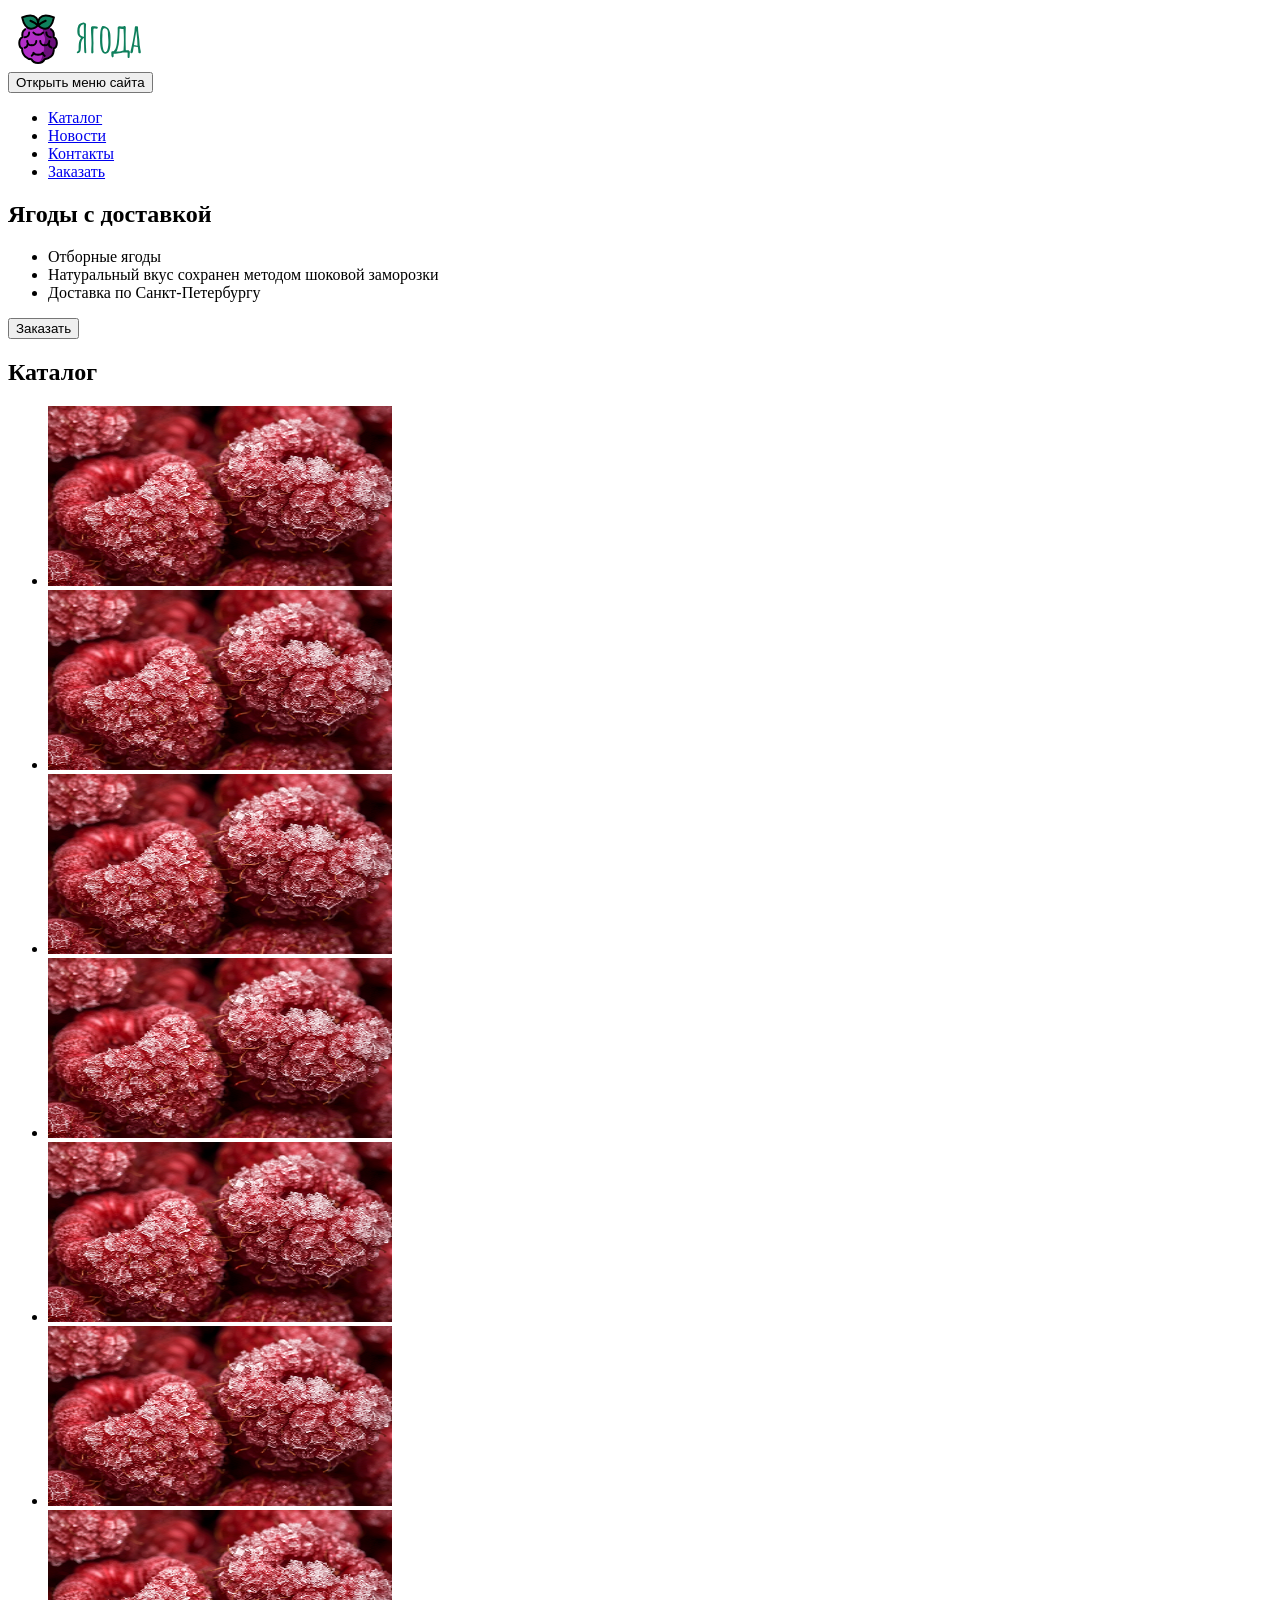
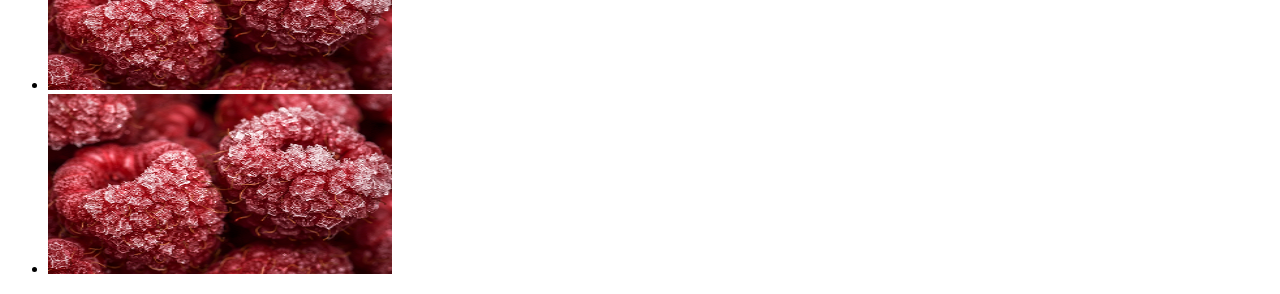
==== index.html @ 66def9a7 "Deploying to gh-pages from @ steve140298/berry-project@9d71b6a7371e09c3b85f8c4ecdb88b4815a15ecd 🚀" ====
<!DOCTYPE html><html class="page" lang="ru"><head><meta charset="UTF-8"><title>Berry</title><meta name="viewport" content="width=device-width,initial-scale=1"><link rel="preload" href="#" type="font/woff2" as="font"><link rel="stylesheet" href="styles/styles.css"><script src="scripts/index.js" defer="defer"></script></head><body class="page__body"><header class="header"><div class="container"><a class="header__logo logo"><picture><source srcset="./images/logo-huge.svg" media="(min-width: 768px)" width="135" height="60"><img class="logo__image" src="./images/logo-small.svg" alt="Изображение ягоды еживики" width="52" height="52"></picture></a><nav class="header__navigation header__navigation--closed"><button class="header__burger-menu" type="button"><span class="visually-hidden">Открыть меню сайта</span></button><ul class="header__navigation-list"><li class="header__navigation-item"><a href="#" class="header-_navigation-link">Каталог</a></li><li class="header__navigation-item"><a href="#" class="header-_navigation-link">Новости</a></li><li class="header__navigation-item"><a href="#" class="header-_navigation-link">Контакты</a></li><li class="header__navigation-item"><a href="#" class="header-_navigation-link">Заказать</a></li></ul></nav></div></header><main><section class="hero section container"><h1 class="hero__title">Ягоды с доставкой</h1><ul class="hero__list"><li class="hero__item">Отборные ягоды</li><li class="hero__item">Натуральный вкус сохранен методом шоковой заморозки</li><li class="hero__item">Доставка по Санкт-Петербургу</li></ul><button class="hero__button button">Заказать</button></section><section class="catalog section container"><h2 class="catalog__title">Каталог</h2><ul class="catalog__list"><li class="catalog__item"><atricle class="catalog__card card"><img class="catalog__card-image" src="" srcset="./images/raspberry-1x.png, ./images/raspberry-2x.png, ./images/raspberry-3x.png 1x," alt="Изображение ягоды малины" width="344" height="180"></atricle></li><li class="catalog__item"><atricle class="catalog__card card"><img class="catalog__card-image" src="" srcset="./images/raspberry-1x.png, ./images/raspberry-2x.png, ./images/raspberry-3x.png 1x," alt="Изображение ягоды малины" width="344" height="180"></atricle></li><li class="catalog__item"><atricle class="catalog__card card"><img class="catalog__card-image" src="" srcset="./images/raspberry-1x.png, ./images/raspberry-2x.png, ./images/raspberry-3x.png 1x," alt="Изображение ягоды малины" width="344" height="180"></atricle></li><li class="catalog__item"><atricle class="catalog__card card"><img class="catalog__card-image" src="" srcset="./images/raspberry-1x.png, ./images/raspberry-2x.png, ./images/raspberry-3x.png 1x," alt="Изображение ягоды малины" width="344" height="180"></atricle></li><li class="catalog__item"><atricle class="catalog__card card"><img class="catalog__card-image" src="" srcset="./images/raspberry-1x.png, ./images/raspberry-2x.png, ./images/raspberry-3x.png 1x," alt="Изображение ягоды малины" width="344" height="180"></atricle></li><li class="catalog__item"><atricle class="catalog__card card"><img class="catalog__card-image" src="" srcset="./images/raspberry-1x.png, ./images/raspberry-2x.png, ./images/raspberry-3x.png 1x," alt="Изображение ягоды малины" width="344" height="180"></atricle></li><li class="catalog__item"><atricle class="catalog__card card"><img class="catalog__card-image" src="" srcset="./images/raspberry-1x.png, ./images/raspberry-2x.png, ./images/raspberry-3x.png 1x," alt="Изображение ягоды малины" width="344" height="180"></atricle></li><li class="catalog__item"><atricle class="catalog__card card"><img class="catalog__card-image" src="" srcset="./images/raspberry-1x.png, ./images/raspberry-2x.png, ./images/raspberry-3x.png 1x," alt="Изображение ягоды малины" width="344" height="180"></atricle></li></ul></section></main></body></html>
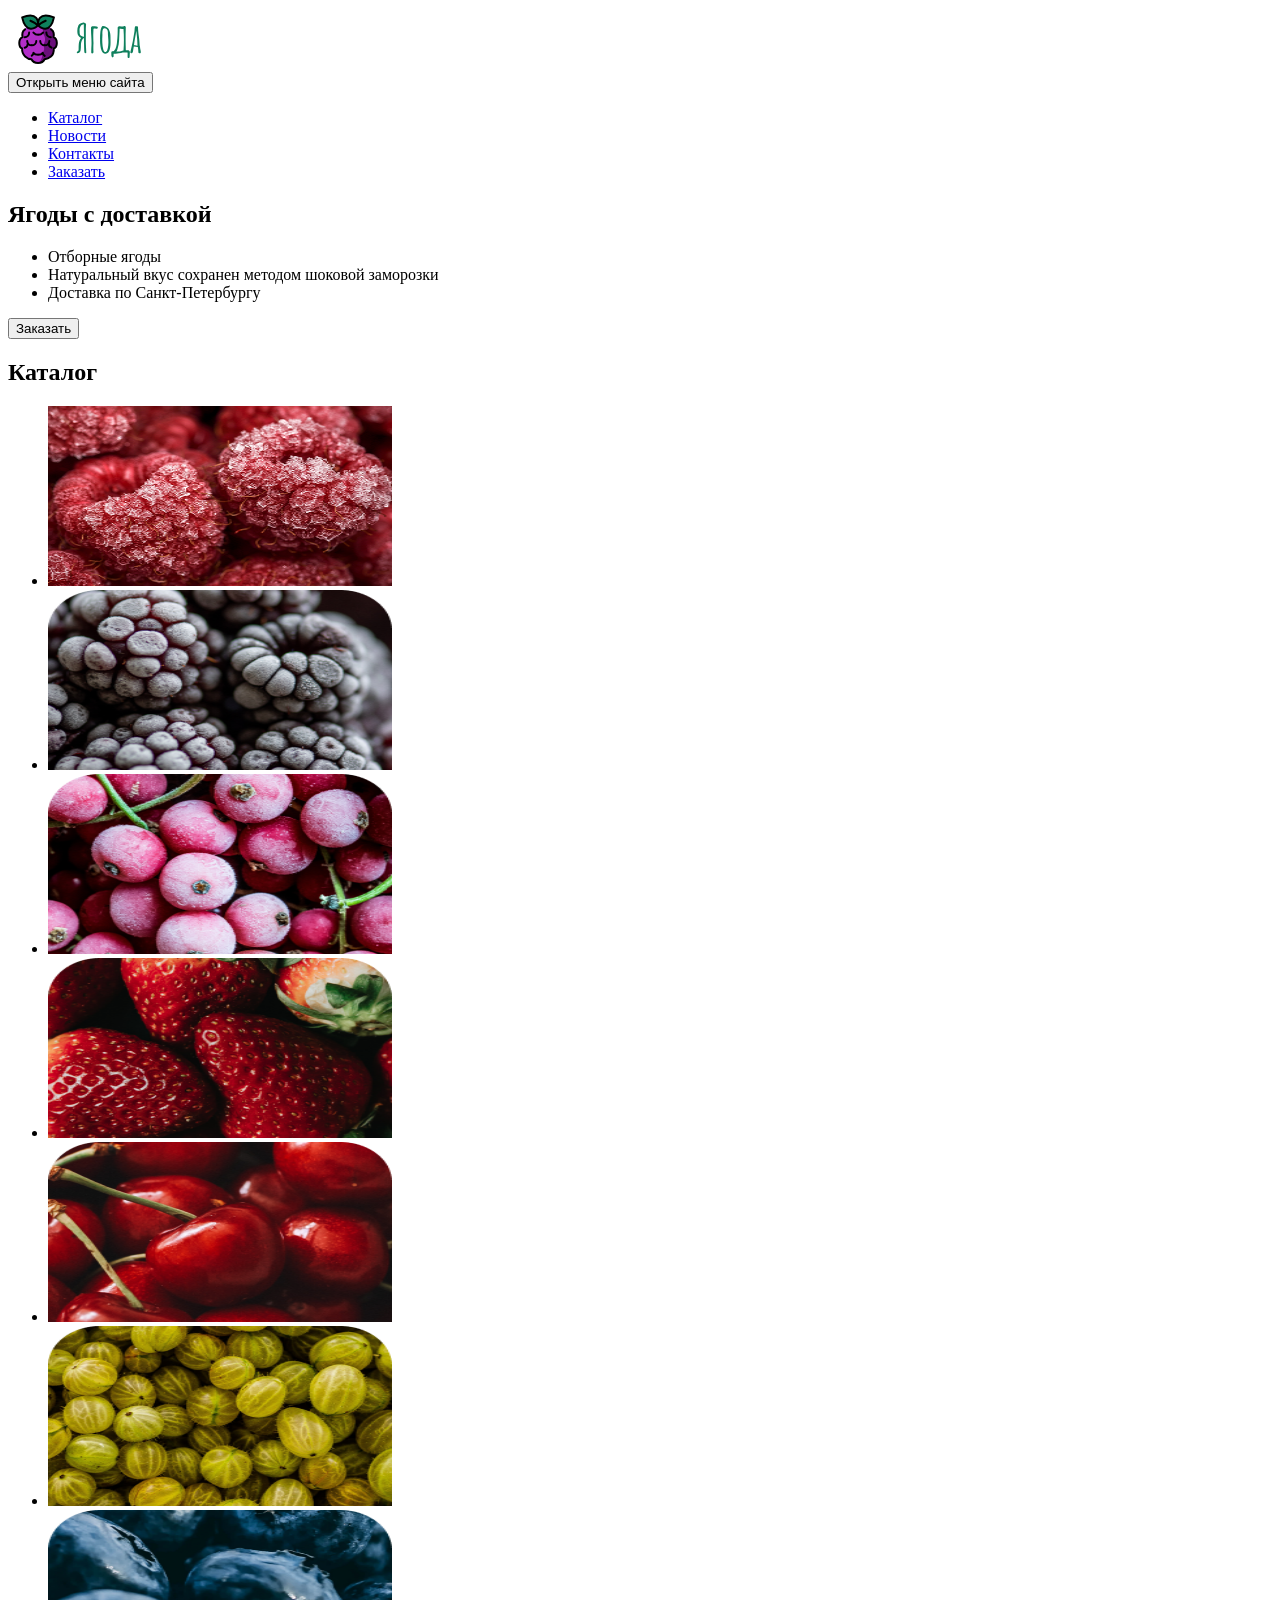
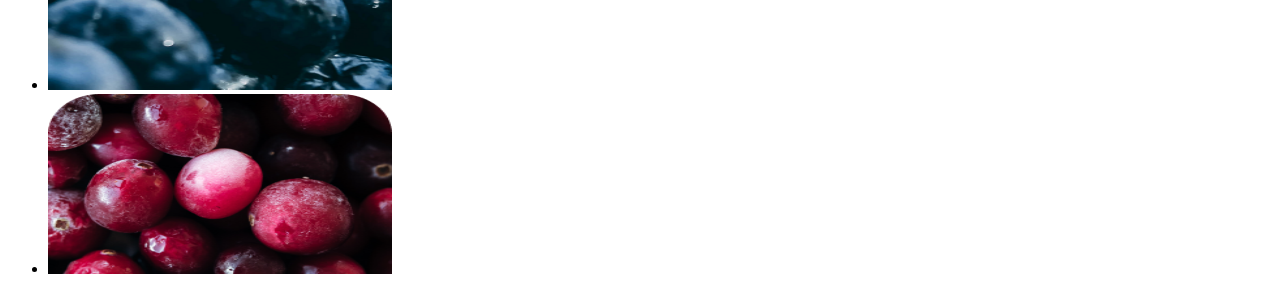
==== commit 8d1b4a32: "Deploying to gh-pages from @ steve140298/berry-project@f95de8afa9313e6a5e363b174adaef105642824b 🚀" ====
--- a/index.html
+++ b/index.html
@@ -1 +1 @@
-<!DOCTYPE html><html class="page" lang="ru"><head><meta charset="UTF-8"><title>Berry</title><meta name="viewport" content="width=device-width,initial-scale=1"><link rel="preload" href="#" type="font/woff2" as="font"><link rel="stylesheet" href="styles/styles.css"><script src="scripts/index.js" defer="defer"></script></head><body class="page__body"><header class="header"><div class="container"><a class="header__logo logo"><picture><source srcset="./images/logo-huge.svg" media="(min-width: 768px)" width="135" height="60"><img class="logo__image" src="./images/logo-small.svg" alt="Изображение ягоды еживики" width="52" height="52"></picture></a><nav class="header__navigation header__navigation--closed"><button class="header__burger-menu" type="button"><span class="visually-hidden">Открыть меню сайта</span></button><ul class="header__navigation-list"><li class="header__navigation-item"><a href="#" class="header-_navigation-link">Каталог</a></li><li class="header__navigation-item"><a href="#" class="header-_navigation-link">Новости</a></li><li class="header__navigation-item"><a href="#" class="header-_navigation-link">Контакты</a></li><li class="header__navigation-item"><a href="#" class="header-_navigation-link">Заказать</a></li></ul></nav></div></header><main><section class="hero section container"><h1 class="hero__title">Ягоды с доставкой</h1><ul class="hero__list"><li class="hero__item">Отборные ягоды</li><li class="hero__item">Натуральный вкус сохранен методом шоковой заморозки</li><li class="hero__item">Доставка по Санкт-Петербургу</li></ul><button class="hero__button button">Заказать</button></section><section class="catalog section container"><h2 class="catalog__title">Каталог</h2><ul class="catalog__list"><li class="catalog__item"><atricle class="catalog__card card"><img class="catalog__card-image" src="" srcset="./images/raspberry-1x.png, ./images/raspberry-2x.png, ./images/raspberry-3x.png 1x," alt="Изображение ягоды малины" width="344" height="180"></atricle></li><li class="catalog__item"><atricle class="catalog__card card"><img class="catalog__card-image" src="" srcset="./images/raspberry-1x.png, ./images/raspberry-2x.png, ./images/raspberry-3x.png 1x," alt="Изображение ягоды малины" width="344" height="180"></atricle></li><li class="catalog__item"><atricle class="catalog__card card"><img class="catalog__card-image" src="" srcset="./images/raspberry-1x.png, ./images/raspberry-2x.png, ./images/raspberry-3x.png 1x," alt="Изображение ягоды малины" width="344" height="180"></atricle></li><li class="catalog__item"><atricle class="catalog__card card"><img class="catalog__card-image" src="" srcset="./images/raspberry-1x.png, ./images/raspberry-2x.png, ./images/raspberry-3x.png 1x," alt="Изображение ягоды малины" width="344" height="180"></atricle></li><li class="catalog__item"><atricle class="catalog__card card"><img class="catalog__card-image" src="" srcset="./images/raspberry-1x.png, ./images/raspberry-2x.png, ./images/raspberry-3x.png 1x," alt="Изображение ягоды малины" width="344" height="180"></atricle></li><li class="catalog__item"><atricle class="catalog__card card"><img class="catalog__card-image" src="" srcset="./images/raspberry-1x.png, ./images/raspberry-2x.png, ./images/raspberry-3x.png 1x," alt="Изображение ягоды малины" width="344" height="180"></atricle></li><li class="catalog__item"><atricle class="catalog__card card"><img class="catalog__card-image" src="" srcset="./images/raspberry-1x.png, ./images/raspberry-2x.png, ./images/raspberry-3x.png 1x," alt="Изображение ягоды малины" width="344" height="180"></atricle></li><li class="catalog__item"><atricle class="catalog__card card"><img class="catalog__card-image" src="" srcset="./images/raspberry-1x.png, ./images/raspberry-2x.png, ./images/raspberry-3x.png 1x," alt="Изображение ягоды малины" width="344" height="180"></atricle></li></ul></section></main></body></html>+<!DOCTYPE html><html class="page" lang="ru"><head><meta charset="UTF-8"><title>Berry</title><meta name="viewport" content="width=device-width,initial-scale=1"><link rel="preload" href="#" type="font/woff2" as="font"><link rel="stylesheet" href="styles/styles.css"><script src="scripts/index.js" defer="defer"></script></head><body class="page__body"><header class="header"><div class="container"><a class="header__logo logo"><picture><source srcset="./images/logo-huge.svg" media="(min-width: 768px)" width="135" height="60"><img class="logo__image" src="./images/logo-small.svg" alt="Изображение ягоды еживики" width="52" height="52"></picture></a><nav class="header__navigation header__navigation--closed"><button class="header__burger-menu" type="button"><span class="visually-hidden">Открыть меню сайта</span></button><ul class="header__navigation-list"><li class="header__navigation-item"><a href="#" class="header-_navigation-link">Каталог</a></li><li class="header__navigation-item"><a href="#" class="header-_navigation-link">Новости</a></li><li class="header__navigation-item"><a href="#" class="header-_navigation-link">Контакты</a></li><li class="header__navigation-item"><a href="#" class="header-_navigation-link">Заказать</a></li></ul></nav></div></header><main><section class="hero section container"><h1 class="hero__title">Ягоды с доставкой</h1><ul class="hero__list"><li class="hero__item">Отборные ягоды</li><li class="hero__item">Натуральный вкус сохранен методом шоковой заморозки</li><li class="hero__item">Доставка по Санкт-Петербургу</li></ul><button class="hero__button button">Заказать</button></section><section class="catalog section container"><h2 class="catalog__title">Каталог</h2><ul class="catalog__list"><li class="catalog__item"><atricle class="catalog__card card"><img class="catalog__card-image" srcset="./images/raspberry-1x.png, ./images/raspberry-2x.png, ./images/raspberry-3x.png 1x," alt="Изображение ягоды малины" width="344" height="180"></atricle></li><li class="catalog__item"><atricle class="catalog__card card"><img class="catalog__card-image" src="./images/blackberry-1x.png" alt="Изображение ягоды малины" width="344" height="180"></atricle></li><li class="catalog__item"><atricle class="catalog__card card"><img class="catalog__card-image" src="./images/lingonberry-1x.png" alt="Изображение ягоды малины" width="344" height="180"></atricle></li><li class="catalog__item"><atricle class="catalog__card card"><img class="catalog__card-image" src="./images/strawberry-1x.png" alt="Изображение ягоды малины" width="344" height="180"></atricle></li><li class="catalog__item"><atricle class="catalog__card card"><img class="catalog__card-image" src="./images/cherry-1x.png" alt="Изображение ягоды малины" width="344" height="180"></atricle></li><li class="catalog__item"><atricle class="catalog__card card"><img class="catalog__card-image" src="./images/gooseberry-1x.png" alt="Изображение ягоды малины" width="344" height="180"></atricle></li><li class="catalog__item"><atricle class="catalog__card card"><img class="catalog__card-image" src="./images/blueberry-1x.png" alt="Изображение ягоды малины" width="344" height="180"></atricle></li><li class="catalog__item"><atricle class="catalog__card card"><img class="catalog__card-image" src="./images/cranberry-1x.png" alt="Изображение ягоды малины" width="344" height="180"></atricle></li></ul></section></main></body></html>
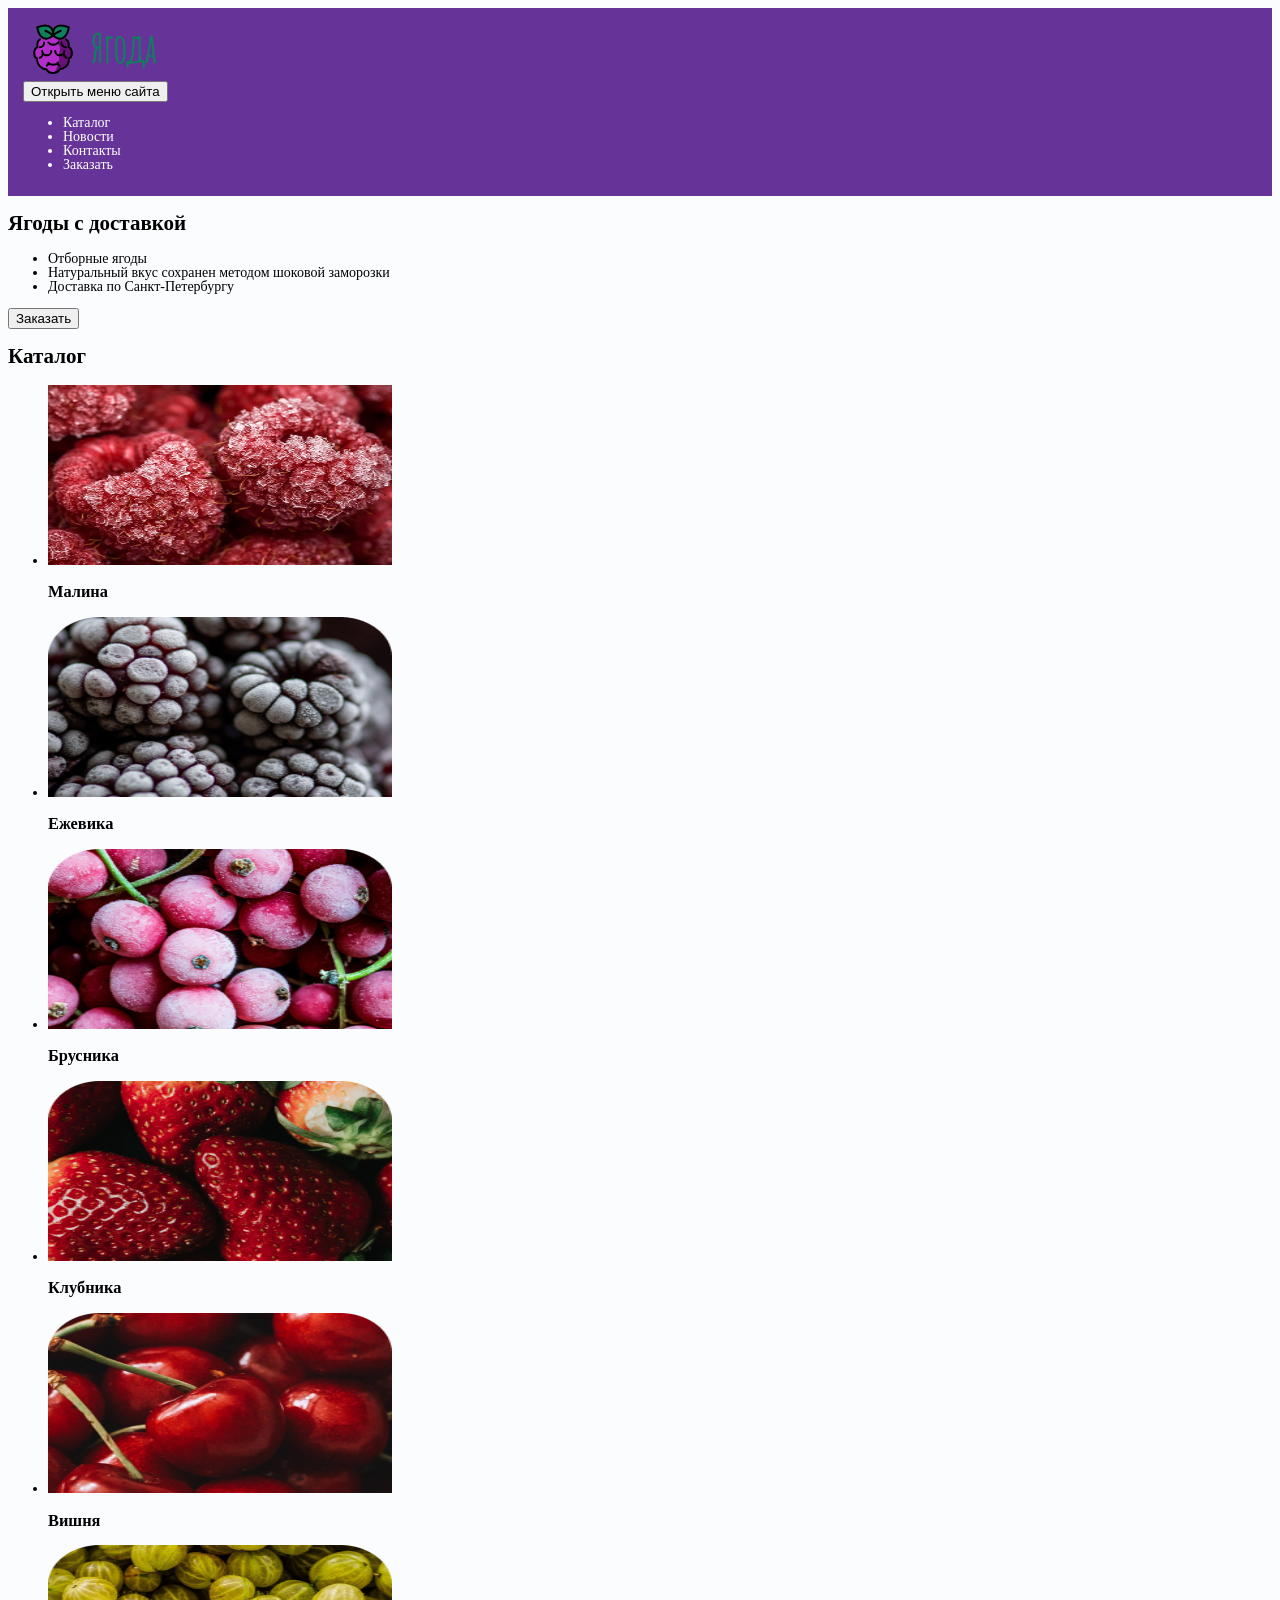
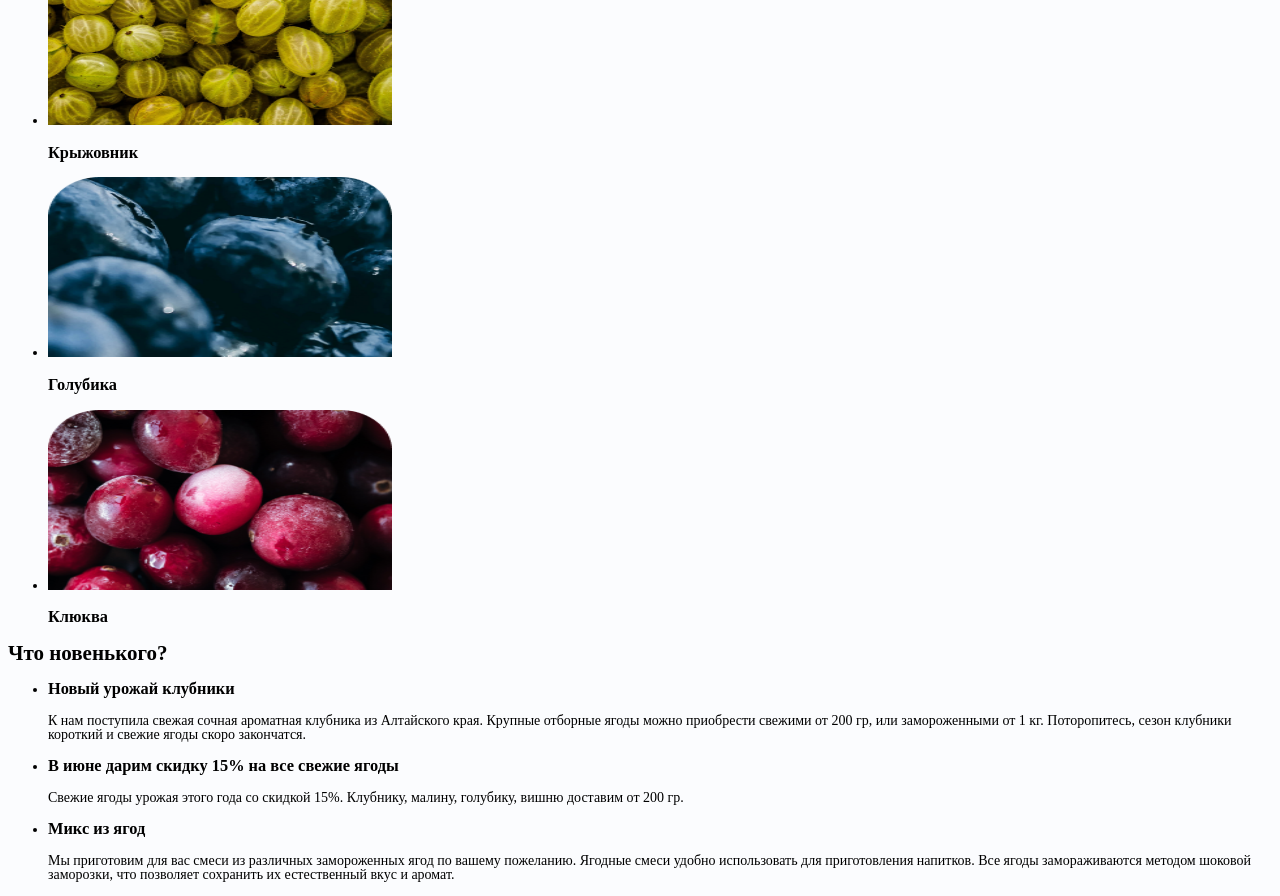
==== commit e3a44d38: "Deploying to gh-pages from @ steve140298/berry-project@0bcedf38bd6079591dcac46f4e648cb851e4ea15 🚀" ====
--- a/index.html
+++ b/index.html
@@ -1 +1 @@
-<!DOCTYPE html><html class="page" lang="ru"><head><meta charset="UTF-8"><title>Berry</title><meta name="viewport" content="width=device-width,initial-scale=1"><link rel="preload" href="#" type="font/woff2" as="font"><link rel="stylesheet" href="styles/styles.css"><script src="scripts/index.js" defer="defer"></script></head><body class="page__body"><header class="header"><div class="container"><a class="header__logo logo"><picture><source srcset="./images/logo-huge.svg" media="(min-width: 768px)" width="135" height="60"><img class="logo__image" src="./images/logo-small.svg" alt="Изображение ягоды еживики" width="52" height="52"></picture></a><nav class="header__navigation header__navigation--closed"><button class="header__burger-menu" type="button"><span class="visually-hidden">Открыть меню сайта</span></button><ul class="header__navigation-list"><li class="header__navigation-item"><a href="#" class="header-_navigation-link">Каталог</a></li><li class="header__navigation-item"><a href="#" class="header-_navigation-link">Новости</a></li><li class="header__navigation-item"><a href="#" class="header-_navigation-link">Контакты</a></li><li class="header__navigation-item"><a href="#" class="header-_navigation-link">Заказать</a></li></ul></nav></div></header><main><section class="hero section container"><h1 class="hero__title">Ягоды с доставкой</h1><ul class="hero__list"><li class="hero__item">Отборные ягоды</li><li class="hero__item">Натуральный вкус сохранен методом шоковой заморозки</li><li class="hero__item">Доставка по Санкт-Петербургу</li></ul><button class="hero__button button">Заказать</button></section><section class="catalog section container"><h2 class="catalog__title">Каталог</h2><ul class="catalog__list"><li class="catalog__item"><atricle class="catalog__card card"><img class="catalog__card-image" srcset="./images/raspberry-1x.png, ./images/raspberry-2x.png, ./images/raspberry-3x.png 1x," alt="Изображение ягоды малины" width="344" height="180"></atricle></li><li class="catalog__item"><atricle class="catalog__card card"><img class="catalog__card-image" src="./images/blackberry-1x.png" alt="Изображение ягоды малины" width="344" height="180"></atricle></li><li class="catalog__item"><atricle class="catalog__card card"><img class="catalog__card-image" src="./images/lingonberry-1x.png" alt="Изображение ягоды малины" width="344" height="180"></atricle></li><li class="catalog__item"><atricle class="catalog__card card"><img class="catalog__card-image" src="./images/strawberry-1x.png" alt="Изображение ягоды малины" width="344" height="180"></atricle></li><li class="catalog__item"><atricle class="catalog__card card"><img class="catalog__card-image" src="./images/cherry-1x.png" alt="Изображение ягоды малины" width="344" height="180"></atricle></li><li class="catalog__item"><atricle class="catalog__card card"><img class="catalog__card-image" src="./images/gooseberry-1x.png" alt="Изображение ягоды малины" width="344" height="180"></atricle></li><li class="catalog__item"><atricle class="catalog__card card"><img class="catalog__card-image" src="./images/blueberry-1x.png" alt="Изображение ягоды малины" width="344" height="180"></atricle></li><li class="catalog__item"><atricle class="catalog__card card"><img class="catalog__card-image" src="./images/cranberry-1x.png" alt="Изображение ягоды малины" width="344" height="180"></atricle></li></ul></section></main></body></html>+<!DOCTYPE html><html class="page" lang="ru"><head><meta charset="UTF-8"><title>Berry</title><meta name="viewport" content="width=device-width,initial-scale=1"><link rel="preload" href="#" type="font/woff2" as="font"><link rel="stylesheet" href="styles/styles.css"><script src="scripts/index.js" defer="defer"></script></head><body class="page__body"><header class="header"><div class="container"><a class="header__logo logo"><picture><source srcset="./images/logo-huge.svg" media="(min-width: 768px)" width="135" height="60"><img class="logo__image" src="./images/logo-small.svg" alt="Изображение ягоды еживики" width="52" height="52"></picture></a><nav class="header__navigation header__navigation--closed"><button class="header__burger-menu" type="button"><span class="visually-hidden">Открыть меню сайта</span></button><ul class="header__navigation-list"><li class="header__navigation-item"><a href="#" class="header-_navigation-link">Каталог</a></li><li class="header__navigation-item"><a href="#" class="header-_navigation-link">Новости</a></li><li class="header__navigation-item"><a href="#" class="header-_navigation-link">Контакты</a></li><li class="header__navigation-item"><a href="#" class="header-_navigation-link">Заказать</a></li></ul></nav></div></header><main><section class="hero section container"><h1 class="hero__title">Ягоды с доставкой</h1><ul class="hero__list"><li class="hero__item">Отборные ягоды</li><li class="hero__item">Натуральный вкус сохранен методом шоковой заморозки</li><li class="hero__item">Доставка по Санкт-Петербургу</li></ul><button class="hero__button button">Заказать</button></section><section class="catalog section container"><h2 class="catalog__title">Каталог</h2><ul class="catalog__list"><li class="catalog__item"><atricle class="catalog__card card"><img class="catalog__card-image" srcset="./images/raspberry-1x.png, ./images/raspberry-2x.png, ./images/raspberry-3x.png 1x," alt="Изображение ягоды малины" width="344" height="180"><h3 class="catalog__card-title">Малина</h3></atricle></li><li class="catalog__item"><atricle class="catalog__card card"><img class="catalog__card-image" src="./images/blackberry-1x.png" alt="Изображение ягоды малины" width="344" height="180"><h3 class="catalog__card-title">Ежевика</h3></atricle></li><li class="catalog__item"><atricle class="catalog__card card"><img class="catalog__card-image" src="./images/lingonberry-1x.png" alt="Изображение ягоды малины" width="344" height="180"><h3 class="catalog__card-title">Брусника</h3></atricle></li><li class="catalog__item"><atricle class="catalog__card card"><img class="catalog__card-image" src="./images/strawberry-1x.png" alt="Изображение ягоды малины" width="344" height="180"><h3 class="catalog__card-title">Клубника</h3></atricle></li><li class="catalog__item"><atricle class="catalog__card card"><img class="catalog__card-image" src="./images/cherry-1x.png" alt="Изображение ягоды малины" width="344" height="180"><h3 class="catalog__card-title">Вишня</h3></atricle></li><li class="catalog__item"><atricle class="catalog__card card"><img class="catalog__card-image" src="./images/gooseberry-1x.png" alt="Изображение ягоды малины" width="344" height="180"><h3 class="catalog__card-title">Крыжовник</h3></atricle></li><li class="catalog__item"><atricle class="catalog__card card"><img class="catalog__card-image" src="./images/blueberry-1x.png" alt="Изображение ягоды малины" width="344" height="180"><h3 class="catalog__card-title">Голубика</h3></atricle></li><li class="catalog__item"><atricle class="catalog__card card"><img class="catalog__card-image" src="./images/cranberry-1x.png" alt="Изображение ягоды малины" width="344" height="180"><h3 class="catalog__card-title">Клюква</h3></atricle></li></ul></section><section class="news section"><h2 class="news__title">Что новенького?</h2><ul class="news__list"><li class="news__item"><article class="news__card card"><h3 class="news__card-title">Новый урожай клубники</h3><p class="news__card-text">К нам поступила свежая сочная ароматная клубника из Алтайского края. Крупные отборные ягоды можно приобрести свежими от 200 гр, или замороженными от 1 кг. Поторопитесь, сезон клубники короткий и свежие ягоды скоро закончатся.</p></article></li><li class="news__item"><article class="news__card card"><h3 class="news__card-title">В июне дарим скидку 15% на все свежие ягоды</h3><p class="news__card-text">Свежие ягоды урожая этого года со скидкой 15%. Клубнику, малину, голубику, вишню доставим от 200 гр.</p></article></li><li class="news__item"><article class="news__card card"><h3 class="news__card-title">Микс из ягод</h3><p class="news__card-text">Мы приготовим для вас смеси из различных замороженных ягод по вашему пожеланию. Ягодные смеси удобно использовать для приготовления напитков. Все ягоды замораживаются методом шоковой заморозки, что позволяет сохранить их естественный вкус и аромат.</p></article></li></ul></section></main></body></html>
--- a/styles/styles.css
+++ b/styles/styles.css
@@ -0,0 +1 @@
+:root{--main-font:"Raleway",sans-serif;--accent-font:"Comfortaa",sans-serif;--light-color:#fbfcfe;--sky-color:#f1f6fc;--leaf-color:#8e9892b3;--dark-color:#000;--accent-dark-color:#6a107a;--accent-light-color:#0f805d;--transition-duration:.2s;--container-width:1128px;--container-padding-x:28px;--section-margin-bottom:60px}body{box-sizing:border-box;background-color:var(--light-color);color:var(--dark-color);font-family:--main-font;font-size:14px;line-height:1}a,button,input,textarea,svg *{transition-duration:var(--transition-duration)}a{color:inherit;text-decoration:none}@font-face{font-family:Raleway;src:url(../fonts/Raleway-Regular.woff2)format("woff2");font-weight:400;font-style:normal;font-display:swap}@font-face{font-family:Comfortaa;src:url(../fonts/Comfortaa-Regular.woff2)format("woff2");font-weight:400;font-style:normal;font-display:swap}.header{color:#fff;background-color:#639;padding:10px 15px}
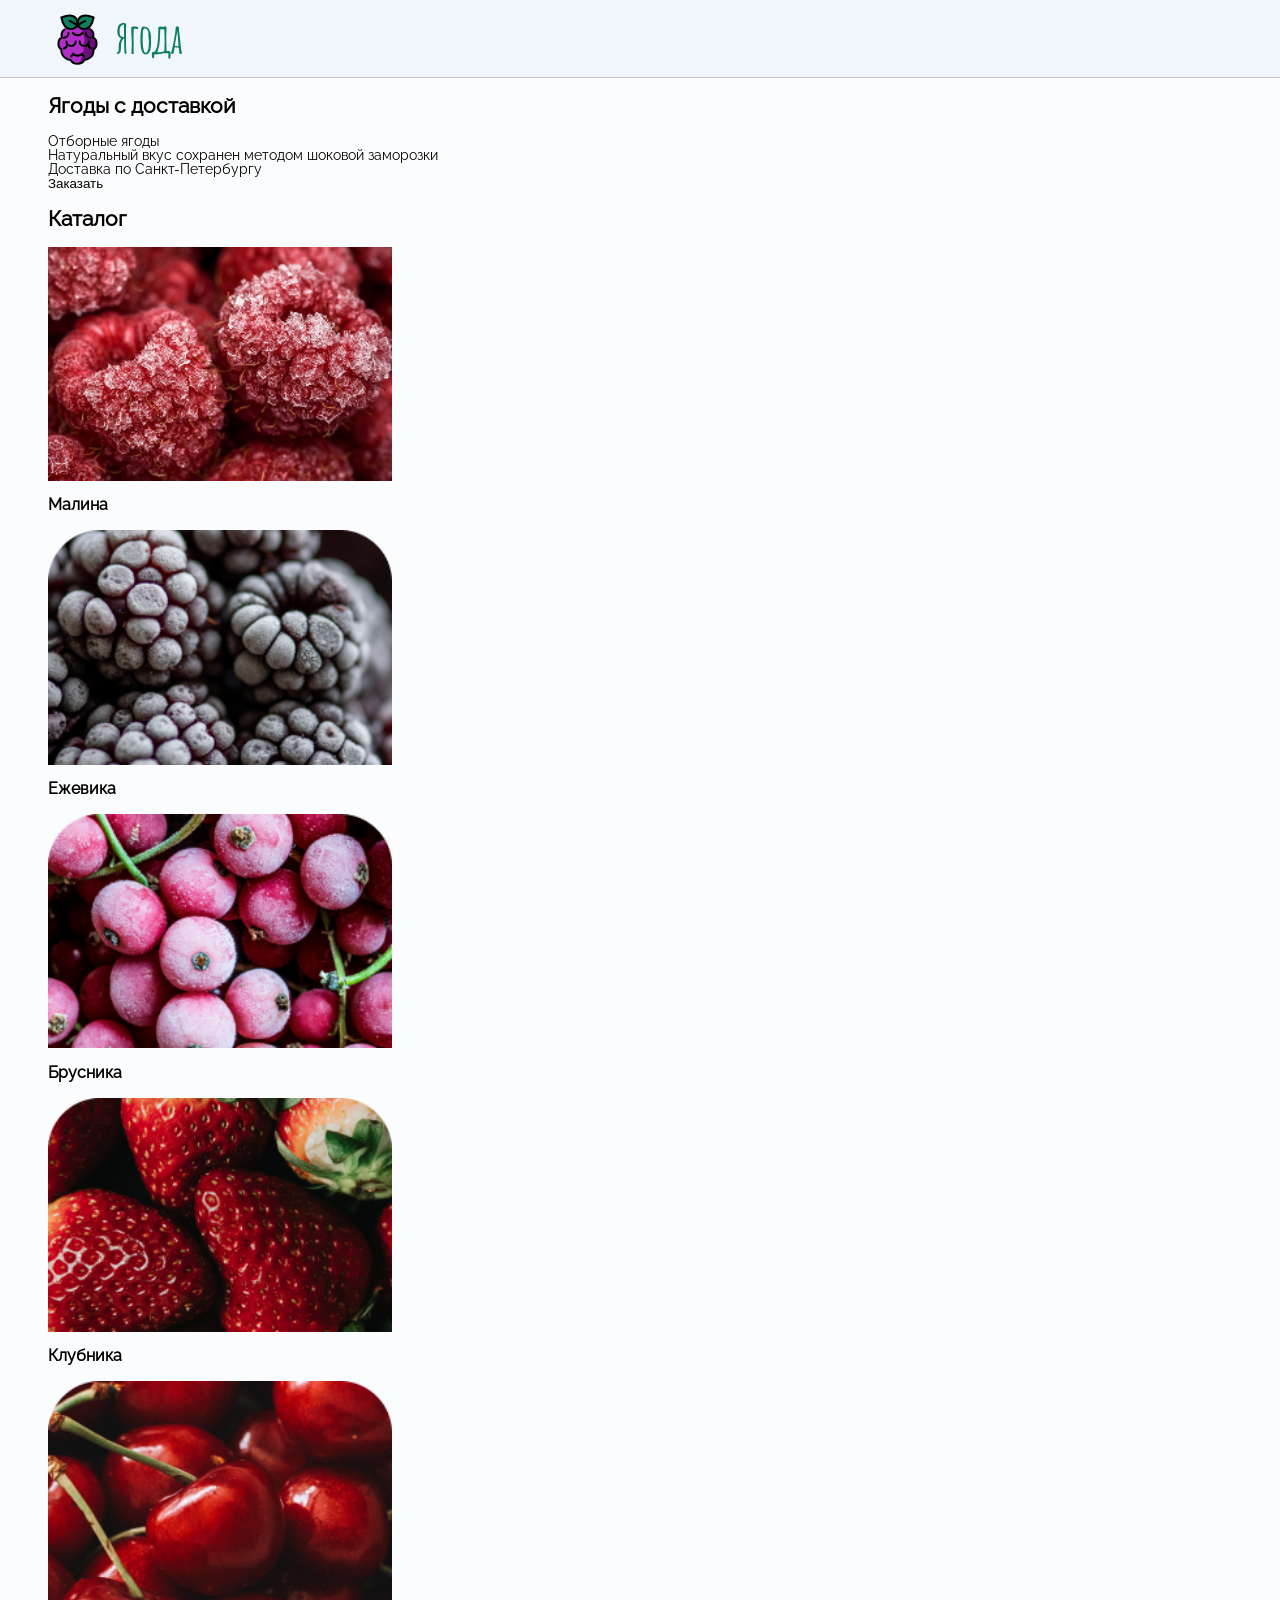
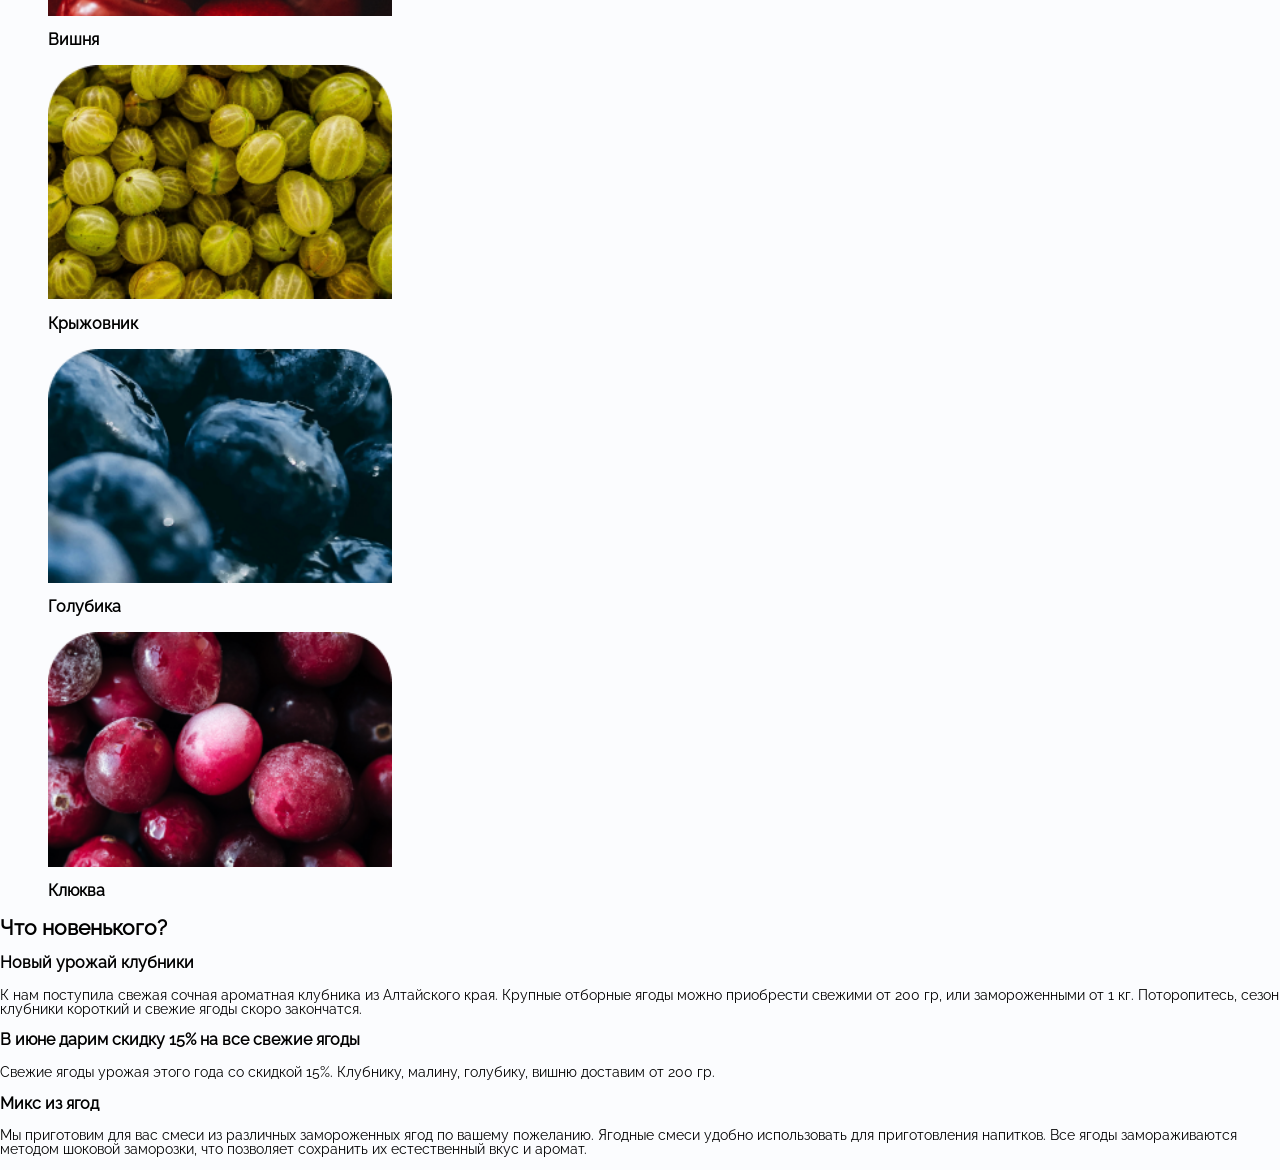
==== commit 561e0b3a: "Deploying to gh-pages from @ steve140298/berry-project@3d2028fd123cada761fbadccf4b7eea8d6e0b67c 🚀" ====
--- a/index.html
+++ b/index.html
@@ -1 +1 @@
-<!DOCTYPE html><html class="page" lang="ru"><head><meta charset="UTF-8"><title>Berry</title><meta name="viewport" content="width=device-width,initial-scale=1"><link rel="preload" href="#" type="font/woff2" as="font"><link rel="stylesheet" href="styles/styles.css"><script src="scripts/index.js" defer="defer"></script></head><body class="page__body"><header class="header"><div class="container"><a class="header__logo logo"><picture><source srcset="./images/logo-huge.svg" media="(min-width: 768px)" width="135" height="60"><img class="logo__image" src="./images/logo-small.svg" alt="Изображение ягоды еживики" width="52" height="52"></picture></a><nav class="header__navigation header__navigation--closed"><button class="header__burger-menu" type="button"><span class="visually-hidden">Открыть меню сайта</span></button><ul class="header__navigation-list"><li class="header__navigation-item"><a href="#" class="header-_navigation-link">Каталог</a></li><li class="header__navigation-item"><a href="#" class="header-_navigation-link">Новости</a></li><li class="header__navigation-item"><a href="#" class="header-_navigation-link">Контакты</a></li><li class="header__navigation-item"><a href="#" class="header-_navigation-link">Заказать</a></li></ul></nav></div></header><main><section class="hero section container"><h1 class="hero__title">Ягоды с доставкой</h1><ul class="hero__list"><li class="hero__item">Отборные ягоды</li><li class="hero__item">Натуральный вкус сохранен методом шоковой заморозки</li><li class="hero__item">Доставка по Санкт-Петербургу</li></ul><button class="hero__button button">Заказать</button></section><section class="catalog section container"><h2 class="catalog__title">Каталог</h2><ul class="catalog__list"><li class="catalog__item"><atricle class="catalog__card card"><img class="catalog__card-image" srcset="./images/raspberry-1x.png, ./images/raspberry-2x.png, ./images/raspberry-3x.png 1x," alt="Изображение ягоды малины" width="344" height="180"><h3 class="catalog__card-title">Малина</h3></atricle></li><li class="catalog__item"><atricle class="catalog__card card"><img class="catalog__card-image" src="./images/blackberry-1x.png" alt="Изображение ягоды малины" width="344" height="180"><h3 class="catalog__card-title">Ежевика</h3></atricle></li><li class="catalog__item"><atricle class="catalog__card card"><img class="catalog__card-image" src="./images/lingonberry-1x.png" alt="Изображение ягоды малины" width="344" height="180"><h3 class="catalog__card-title">Брусника</h3></atricle></li><li class="catalog__item"><atricle class="catalog__card card"><img class="catalog__card-image" src="./images/strawberry-1x.png" alt="Изображение ягоды малины" width="344" height="180"><h3 class="catalog__card-title">Клубника</h3></atricle></li><li class="catalog__item"><atricle class="catalog__card card"><img class="catalog__card-image" src="./images/cherry-1x.png" alt="Изображение ягоды малины" width="344" height="180"><h3 class="catalog__card-title">Вишня</h3></atricle></li><li class="catalog__item"><atricle class="catalog__card card"><img class="catalog__card-image" src="./images/gooseberry-1x.png" alt="Изображение ягоды малины" width="344" height="180"><h3 class="catalog__card-title">Крыжовник</h3></atricle></li><li class="catalog__item"><atricle class="catalog__card card"><img class="catalog__card-image" src="./images/blueberry-1x.png" alt="Изображение ягоды малины" width="344" height="180"><h3 class="catalog__card-title">Голубика</h3></atricle></li><li class="catalog__item"><atricle class="catalog__card card"><img class="catalog__card-image" src="./images/cranberry-1x.png" alt="Изображение ягоды малины" width="344" height="180"><h3 class="catalog__card-title">Клюква</h3></atricle></li></ul></section><section class="news section"><h2 class="news__title">Что новенького?</h2><ul class="news__list"><li class="news__item"><article class="news__card card"><h3 class="news__card-title">Новый урожай клубники</h3><p class="news__card-text">К нам поступила свежая сочная ароматная клубника из Алтайского края. Крупные отборные ягоды можно приобрести свежими от 200 гр, или замороженными от 1 кг. Поторопитесь, сезон клубники короткий и свежие ягоды скоро закончатся.</p></article></li><li class="news__item"><article class="news__card card"><h3 class="news__card-title">В июне дарим скидку 15% на все свежие ягоды</h3><p class="news__card-text">Свежие ягоды урожая этого года со скидкой 15%. Клубнику, малину, голубику, вишню доставим от 200 гр.</p></article></li><li class="news__item"><article class="news__card card"><h3 class="news__card-title">Микс из ягод</h3><p class="news__card-text">Мы приготовим для вас смеси из различных замороженных ягод по вашему пожеланию. Ягодные смеси удобно использовать для приготовления напитков. Все ягоды замораживаются методом шоковой заморозки, что позволяет сохранить их естественный вкус и аромат.</p></article></li></ul></section></main></body></html>+<!DOCTYPE html><html class="page" lang="ru"><head><meta charset="UTF-8"><title>Berry</title><meta name="viewport" content="width=device-width,initial-scale=1"><link rel="preload" href="#" type="font/woff2" as="font"><link rel="stylesheet" href="styles/styles.css"><script src="scripts/index.js" defer="defer"></script></head><body class="page__body"><header class="header"><div class="header__inner container"><a class="header__logo logo"><picture><source srcset="./images/logo-huge.svg" media="(min-width: 768px)" width="135" height="60"><img class="logo__image" src="./images/logo-small.svg" alt="Изображение ягоды еживики" width="52" height="52"></picture></a><nav class="header__navigation"><ul class="header__navigation-list"><li class="header__navigation-item"><a href="#" class="header-_navigation-link">Каталог</a></li><li class="header__navigation-item"><a href="#" class="header-_navigation-link">Новости</a></li><li class="header__navigation-item"><a href="#" class="header-_navigation-link">Контакты</a></li><li class="header__navigation-item"><a href="#" class="header-_navigation-link">Заказать</a></li></ul></nav><button class="header__burger-button" type="button"><span class="visually-hidden">Открыть меню сайта</span></button></div></header><main><section class="hero section"><div class="hero__inner container"><h1 class="hero__title">Ягоды с доставкой</h1><ul class="hero__list"><li class="hero__item">Отборные ягоды</li><li class="hero__item">Натуральный вкус сохранен методом шоковой заморозки</li><li class="hero__item">Доставка по Санкт-Петербургу</li></ul><button class="hero__button button">Заказать</button></div></section><section class="catalog section container"><h2 class="catalog__title">Каталог</h2><ul class="catalog__list"><li class="catalog__item"><atricle class="catalog__card card"><img class="catalog__card-image" srcset="./images/raspberry-1x.png, ./images/raspberry-2x.png, ./images/raspberry-3x.png 1x," alt="Изображение ягоды малины" width="344" height="180"><h3 class="catalog__card-title">Малина</h3></atricle></li><li class="catalog__item"><atricle class="catalog__card card"><img class="catalog__card-image" src="./images/blackberry-1x.png" alt="Изображение ягоды малины" width="344" height="180"><h3 class="catalog__card-title">Ежевика</h3></atricle></li><li class="catalog__item"><atricle class="catalog__card card"><img class="catalog__card-image" src="./images/lingonberry-1x.png" alt="Изображение ягоды малины" width="344" height="180"><h3 class="catalog__card-title">Брусника</h3></atricle></li><li class="catalog__item"><atricle class="catalog__card card"><img class="catalog__card-image" src="./images/strawberry-1x.png" alt="Изображение ягоды малины" width="344" height="180"><h3 class="catalog__card-title">Клубника</h3></atricle></li><li class="catalog__item"><atricle class="catalog__card card"><img class="catalog__card-image" src="./images/cherry-1x.png" alt="Изображение ягоды малины" width="344" height="180"><h3 class="catalog__card-title">Вишня</h3></atricle></li><li class="catalog__item"><atricle class="catalog__card card"><img class="catalog__card-image" src="./images/gooseberry-1x.png" alt="Изображение ягоды малины" width="344" height="180"><h3 class="catalog__card-title">Крыжовник</h3></atricle></li><li class="catalog__item"><atricle class="catalog__card card"><img class="catalog__card-image" src="./images/blueberry-1x.png" alt="Изображение ягоды малины" width="344" height="180"><h3 class="catalog__card-title">Голубика</h3></atricle></li><li class="catalog__item"><atricle class="catalog__card card"><img class="catalog__card-image" src="./images/cranberry-1x.png" alt="Изображение ягоды малины" width="344" height="180"><h3 class="catalog__card-title">Клюква</h3></atricle></li></ul></section><section class="news section"><h2 class="news__title">Что новенького?</h2><ul class="news__list"><li class="news__item"><article class="news__card card"><h3 class="news__card-title">Новый урожай клубники</h3><p class="news__card-text">К нам поступила свежая сочная ароматная клубника из Алтайского края. Крупные отборные ягоды можно приобрести свежими от 200 гр, или замороженными от 1 кг. Поторопитесь, сезон клубники короткий и свежие ягоды скоро закончатся.</p></article></li><li class="news__item"><article class="news__card card"><h3 class="news__card-title">В июне дарим скидку 15% на все свежие ягоды</h3><p class="news__card-text">Свежие ягоды урожая этого года со скидкой 15%. Клубнику, малину, голубику, вишню доставим от 200 гр.</p></article></li><li class="news__item"><article class="news__card card"><h3 class="news__card-title">Микс из ягод</h3><p class="news__card-text">Мы приготовим для вас смеси из различных замороженных ягод по вашему пожеланию. Ягодные смеси удобно использовать для приготовления напитков. Все ягоды замораживаются методом шоковой заморозки, что позволяет сохранить их естественный вкус и аромат.</p></article></li></ul></section></main><script src="./scripts/index.js"></script></body></html>
--- a/styles/styles.css
+++ b/styles/styles.css
@@ -1 +1 @@
-:root{--main-font:"Raleway",sans-serif;--accent-font:"Comfortaa",sans-serif;--light-color:#fbfcfe;--sky-color:#f1f6fc;--leaf-color:#8e9892b3;--dark-color:#000;--accent-dark-color:#6a107a;--accent-light-color:#0f805d;--transition-duration:.2s;--container-width:1128px;--container-padding-x:28px;--section-margin-bottom:60px}body{box-sizing:border-box;background-color:var(--light-color);color:var(--dark-color);font-family:--main-font;font-size:14px;line-height:1}a,button,input,textarea,svg *{transition-duration:var(--transition-duration)}a{color:inherit;text-decoration:none}@font-face{font-family:Raleway;src:url(../fonts/Raleway-Regular.woff2)format("woff2");font-weight:400;font-style:normal;font-display:swap}@font-face{font-family:Comfortaa;src:url(../fonts/Comfortaa-Regular.woff2)format("woff2");font-weight:400;font-style:normal;font-display:swap}.header{color:#fff;background-color:#639;padding:10px 15px}+@font-face{font-family:Raleway;src:url(../fonts/Raleway-Regular.woff2)format("woff2");font-weight:400;font-style:normal;font-display:swap}@font-face{font-family:Comfortaa;src:url(../fonts/Comfortaa-Regular.woff2)format("woff2");font-weight:400;font-style:normal;font-display:swap}:root{--main-font:"Raleway",sans-serif;--accent-font:"Comfortaa",sans-serif;--light-color:#fbfcfe;--sky-color:#f1f6fc;--leaf-color:#8e9892b3;--dark-color:#000;--accent-dark-color:#6a107a;--accent-light-color:#0f805d;--accent-light-hover-color:#7bdb0a;--transition-duration:.2s;--container-width:1128px;--container-padding-x:28px;--section-margin-bottom:60px}.container{max-width:calc(var(--container-width) + var(--container-padding-x)*2);padding-inline:var(--container-padding-x);margin:0 auto}.visually-hidden{white-space:nowrap!important;clip-path:inset(100%)!important;clip:rect(0 0 0 0)!important;border:0!important;width:1px!important;height:1px!important;margin:-1px!important;padding:0!important;position:absolute!important;overflow:hidden!important}@media (width>=768px){.visible-mobile{display:none!important}}body{box-sizing:border-box;font-family:var(--main-font);background-color:var(--light-color);color:var(--dark-color);margin:0;padding:0;font-size:14px;line-height:1}a,button,input,textarea,svg *{transition-duration:var(--transition-duration)}a{color:inherit;text-decoration:none}button{background-color:#0000;border:none;margin:0;padding:0}img{max-width:100%;height:auto;display:block}ul,ol{margin:0;padding:0;list-style:none}.header{background-color:var(--sky-color);color:var(--dark-color);border-bottom:1px solid #580d6540;padding-block:8px}.header__inner{z-index:2;justify-content:space-between;align-items:center;display:flex;position:relative}.header__navigation{pointer-events:none;z-index:1;background-color:var(--sky-color);opacity:0;padding:32px 40px;height:50vh;padding:32px 40px;font-size:20px;transition:opacity .3s;position:absolute;inset:70px 0 0}@media (width>=768px){.header__navigation{pointer-events:auto;height:auto;padding:0;display:block;position:static;transform:none}}.header__navigation--open{opacity:1;pointer-events:auto;display:block}.header__navigation-list{flex-direction:column;row-gap:32px;display:flex}@media (width>=768px){.header__navigation-list{flex-direction:row;column-gap:16px}}.header__burger-button{cursor:pointer;justify-content:center;align-items:center;width:60px;height:60px;display:flex;position:relative}.header__burger-button:after{content:"";background-color:var(--accent-light-color);width:45px;height:5px;box-shadow:0 -12px var(--accent-light-color),0 12px var(--accent-light-color);border-radius:5px}.header__burger-button:hover:after{transition-duration:var(--transition-duration);background-color:var(--accent-light-hover-color);box-shadow:0 -12px var(--accent-light-hover-color),0 12px var(--accent-light-hover-color)}@media (width>=768px){.header__burger-button{display:none}}
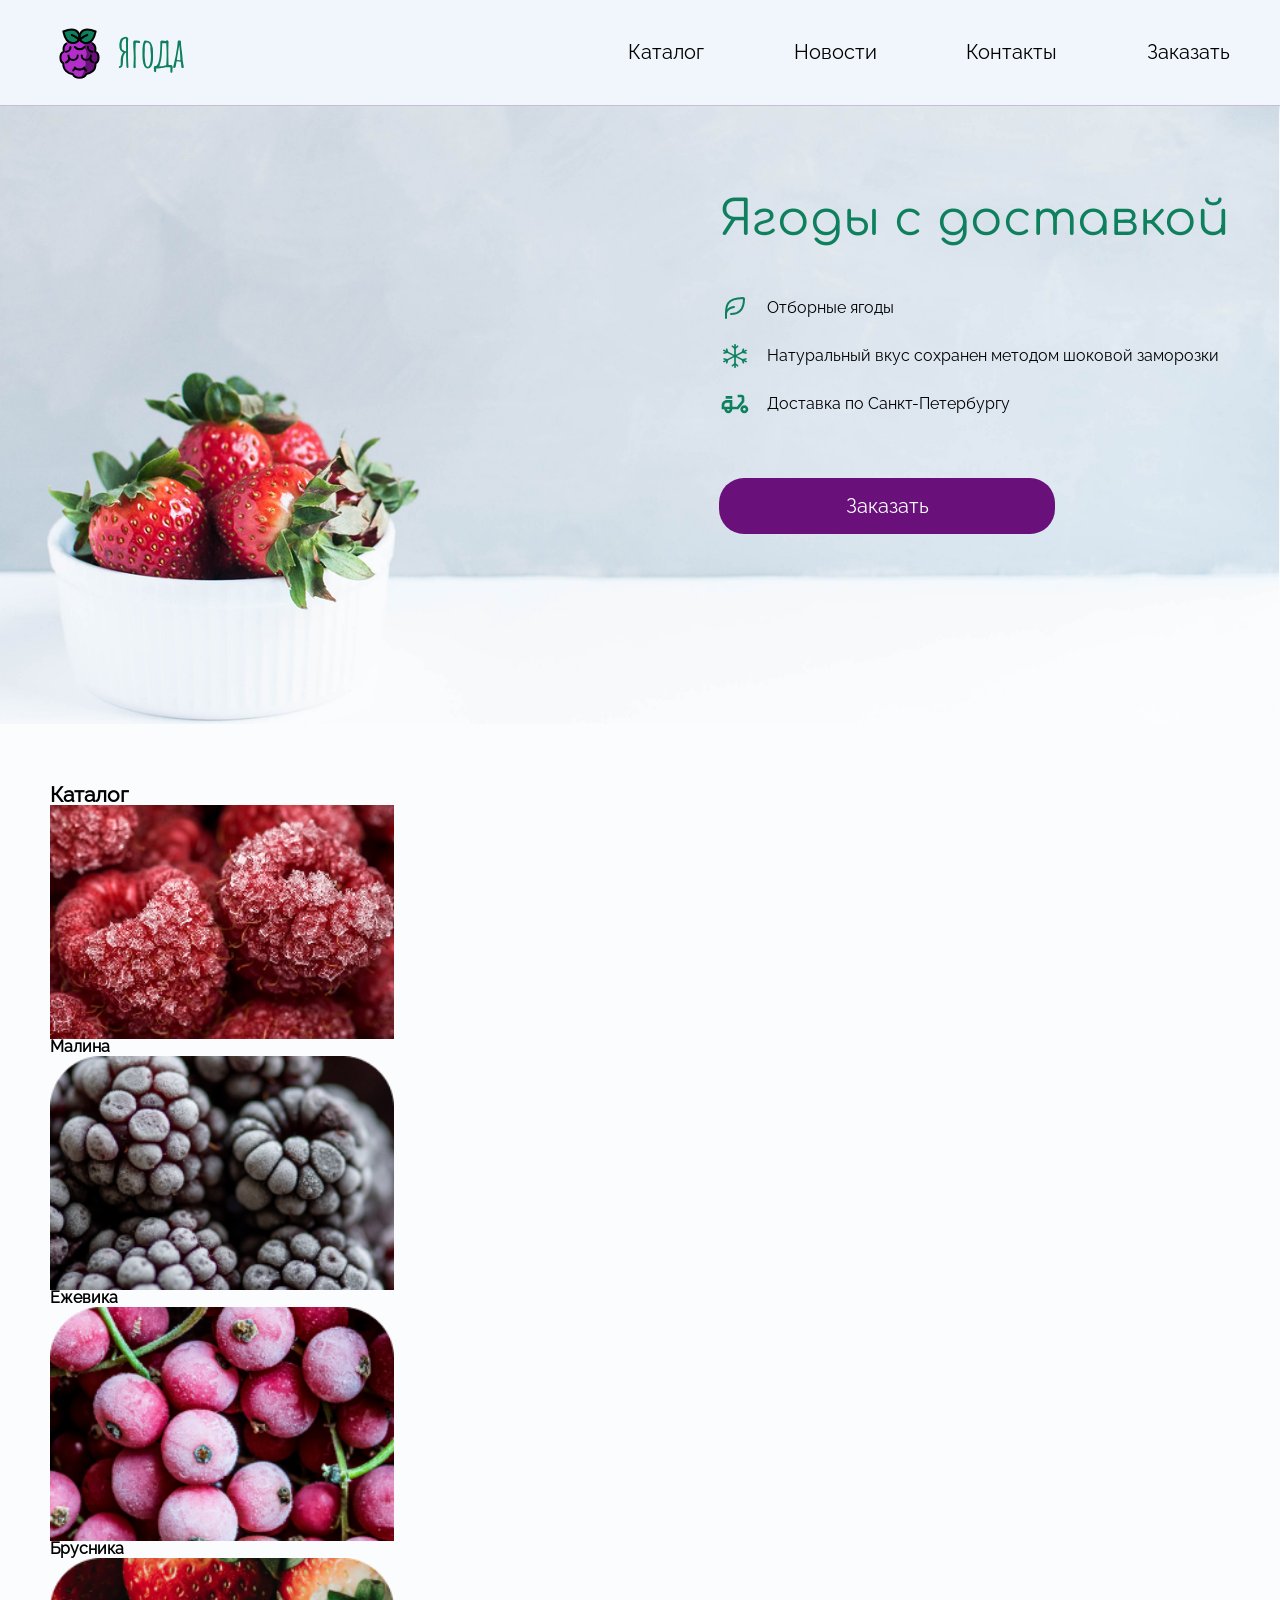
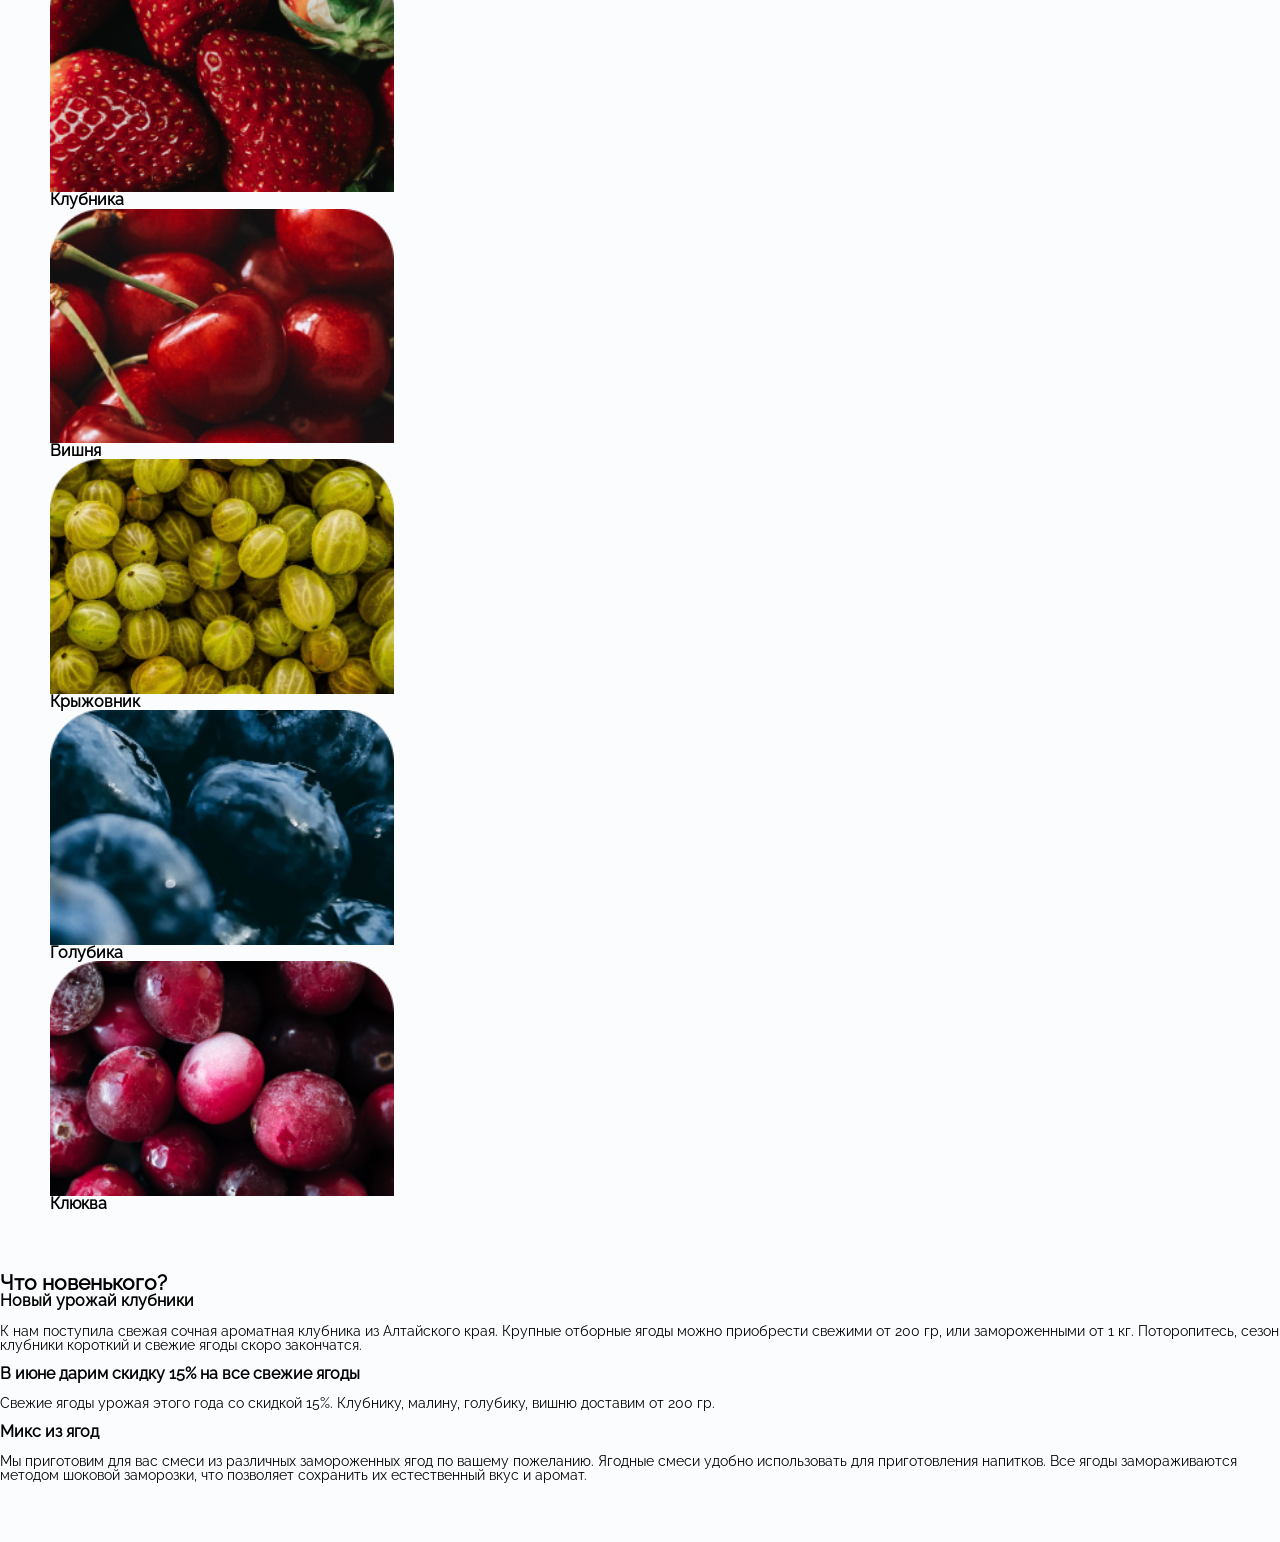
==== commit 5197d6b7: "Deploying to gh-pages from @ steve140298/berry-project@98f7ddb73a54d02478920ae0325f545fab05b70c 🚀" ====
--- a/index.html
+++ b/index.html
@@ -1 +1 @@
-<!DOCTYPE html><html class="page" lang="ru"><head><meta charset="UTF-8"><title>Berry</title><meta name="viewport" content="width=device-width,initial-scale=1"><link rel="preload" href="#" type="font/woff2" as="font"><link rel="stylesheet" href="styles/styles.css"><script src="scripts/index.js" defer="defer"></script></head><body class="page__body"><header class="header"><div class="header__inner container"><a class="header__logo logo"><picture><source srcset="./images/logo-huge.svg" media="(min-width: 768px)" width="135" height="60"><img class="logo__image" src="./images/logo-small.svg" alt="Изображение ягоды еживики" width="52" height="52"></picture></a><nav class="header__navigation"><ul class="header__navigation-list"><li class="header__navigation-item"><a href="#" class="header-_navigation-link">Каталог</a></li><li class="header__navigation-item"><a href="#" class="header-_navigation-link">Новости</a></li><li class="header__navigation-item"><a href="#" class="header-_navigation-link">Контакты</a></li><li class="header__navigation-item"><a href="#" class="header-_navigation-link">Заказать</a></li></ul></nav><button class="header__burger-button" type="button"><span class="visually-hidden">Открыть меню сайта</span></button></div></header><main><section class="hero section"><div class="hero__inner container"><h1 class="hero__title">Ягоды с доставкой</h1><ul class="hero__list"><li class="hero__item">Отборные ягоды</li><li class="hero__item">Натуральный вкус сохранен методом шоковой заморозки</li><li class="hero__item">Доставка по Санкт-Петербургу</li></ul><button class="hero__button button">Заказать</button></div></section><section class="catalog section container"><h2 class="catalog__title">Каталог</h2><ul class="catalog__list"><li class="catalog__item"><atricle class="catalog__card card"><img class="catalog__card-image" srcset="./images/raspberry-1x.png, ./images/raspberry-2x.png, ./images/raspberry-3x.png 1x," alt="Изображение ягоды малины" width="344" height="180"><h3 class="catalog__card-title">Малина</h3></atricle></li><li class="catalog__item"><atricle class="catalog__card card"><img class="catalog__card-image" src="./images/blackberry-1x.png" alt="Изображение ягоды малины" width="344" height="180"><h3 class="catalog__card-title">Ежевика</h3></atricle></li><li class="catalog__item"><atricle class="catalog__card card"><img class="catalog__card-image" src="./images/lingonberry-1x.png" alt="Изображение ягоды малины" width="344" height="180"><h3 class="catalog__card-title">Брусника</h3></atricle></li><li class="catalog__item"><atricle class="catalog__card card"><img class="catalog__card-image" src="./images/strawberry-1x.png" alt="Изображение ягоды малины" width="344" height="180"><h3 class="catalog__card-title">Клубника</h3></atricle></li><li class="catalog__item"><atricle class="catalog__card card"><img class="catalog__card-image" src="./images/cherry-1x.png" alt="Изображение ягоды малины" width="344" height="180"><h3 class="catalog__card-title">Вишня</h3></atricle></li><li class="catalog__item"><atricle class="catalog__card card"><img class="catalog__card-image" src="./images/gooseberry-1x.png" alt="Изображение ягоды малины" width="344" height="180"><h3 class="catalog__card-title">Крыжовник</h3></atricle></li><li class="catalog__item"><atricle class="catalog__card card"><img class="catalog__card-image" src="./images/blueberry-1x.png" alt="Изображение ягоды малины" width="344" height="180"><h3 class="catalog__card-title">Голубика</h3></atricle></li><li class="catalog__item"><atricle class="catalog__card card"><img class="catalog__card-image" src="./images/cranberry-1x.png" alt="Изображение ягоды малины" width="344" height="180"><h3 class="catalog__card-title">Клюква</h3></atricle></li></ul></section><section class="news section"><h2 class="news__title">Что новенького?</h2><ul class="news__list"><li class="news__item"><article class="news__card card"><h3 class="news__card-title">Новый урожай клубники</h3><p class="news__card-text">К нам поступила свежая сочная ароматная клубника из Алтайского края. Крупные отборные ягоды можно приобрести свежими от 200 гр, или замороженными от 1 кг. Поторопитесь, сезон клубники короткий и свежие ягоды скоро закончатся.</p></article></li><li class="news__item"><article class="news__card card"><h3 class="news__card-title">В июне дарим скидку 15% на все свежие ягоды</h3><p class="news__card-text">Свежие ягоды урожая этого года со скидкой 15%. Клубнику, малину, голубику, вишню доставим от 200 гр.</p></article></li><li class="news__item"><article class="news__card card"><h3 class="news__card-title">Микс из ягод</h3><p class="news__card-text">Мы приготовим для вас смеси из различных замороженных ягод по вашему пожеланию. Ягодные смеси удобно использовать для приготовления напитков. Все ягоды замораживаются методом шоковой заморозки, что позволяет сохранить их естественный вкус и аромат.</p></article></li></ul></section></main><script src="./scripts/index.js"></script></body></html>+<!DOCTYPE html><html class="page" lang="ru"><head><meta charset="UTF-8"><title>Berry</title><meta name="viewport" content="width=device-width,initial-scale=1"><link rel="preload" href="#" type="font/woff2" as="font"><link rel="stylesheet" href="styles/styles.css"><script src="scripts/index.js" defer="defer"></script></head><body class="page__body"><header class="header"><div class="header__inner container"><a class="header__logo logo"><picture><source srcset="./images/logo-huge.svg" media="(min-width: 768px)" width="135" height="60"><img class="logo__image" src="./images/logo-small.svg" alt="Изображение ягоды еживики" width="52" height="52"></picture></a><nav class="header__navigation"><ul class="header__navigation-list"><li class="header__navigation-item"><a href="#" class="header-_navigation-link">Каталог</a></li><li class="header__navigation-item"><a href="#" class="header-_navigation-link">Новости</a></li><li class="header__navigation-item"><a href="#" class="header-_navigation-link">Контакты</a></li><li class="header__navigation-item"><a href="#" class="header-_navigation-link">Заказать</a></li></ul></nav><button class="header__burger-button" type="button"><span class="visually-hidden">Открыть меню сайта</span></button></div></header><main><section class="hero section"><div class="hero__inner container"><div class="hero__wrapper"><h1 class="hero__title">Ягоды с доставкой</h1><ul class="hero__list"><li class="hero__item">Отборные ягоды</li><li class="hero__item">Натуральный вкус сохранен методом шоковой заморозки</li><li class="hero__item">Доставка по Санкт-Петербургу</li></ul><button class="hero__button button">Заказать</button></div></div></section><section class="catalog section container"><h2 class="catalog__title">Каталог</h2><ul class="catalog__list"><li class="catalog__item"><atricle class="catalog__card card"><img class="catalog__card-image" srcset="./images/raspberry-1x.png, ./images/raspberry-2x.png, ./images/raspberry-3x.png 1x," alt="Изображение ягоды малины" width="344" height="180"><h3 class="catalog__card-title">Малина</h3></atricle></li><li class="catalog__item"><atricle class="catalog__card card"><img class="catalog__card-image" src="./images/blackberry-1x.png" alt="Изображение ягоды малины" width="344" height="180"><h3 class="catalog__card-title">Ежевика</h3></atricle></li><li class="catalog__item"><atricle class="catalog__card card"><img class="catalog__card-image" src="./images/lingonberry-1x.png" alt="Изображение ягоды малины" width="344" height="180"><h3 class="catalog__card-title">Брусника</h3></atricle></li><li class="catalog__item"><atricle class="catalog__card card"><img class="catalog__card-image" src="./images/strawberry-1x.png" alt="Изображение ягоды малины" width="344" height="180"><h3 class="catalog__card-title">Клубника</h3></atricle></li><li class="catalog__item"><atricle class="catalog__card card"><img class="catalog__card-image" src="./images/cherry-1x.png" alt="Изображение ягоды малины" width="344" height="180"><h3 class="catalog__card-title">Вишня</h3></atricle></li><li class="catalog__item"><atricle class="catalog__card card"><img class="catalog__card-image" src="./images/gooseberry-1x.png" alt="Изображение ягоды малины" width="344" height="180"><h3 class="catalog__card-title">Крыжовник</h3></atricle></li><li class="catalog__item"><atricle class="catalog__card card"><img class="catalog__card-image" src="./images/blueberry-1x.png" alt="Изображение ягоды малины" width="344" height="180"><h3 class="catalog__card-title">Голубика</h3></atricle></li><li class="catalog__item"><atricle class="catalog__card card"><img class="catalog__card-image" src="./images/cranberry-1x.png" alt="Изображение ягоды малины" width="344" height="180"><h3 class="catalog__card-title">Клюква</h3></atricle></li></ul></section><section class="news section"><h2 class="news__title">Что новенького?</h2><ul class="news__list"><li class="news__item"><article class="news__card card"><h3 class="news__card-title">Новый урожай клубники</h3><p class="news__card-text">К нам поступила свежая сочная ароматная клубника из Алтайского края. Крупные отборные ягоды можно приобрести свежими от 200 гр, или замороженными от 1 кг. Поторопитесь, сезон клубники короткий и свежие ягоды скоро закончатся.</p></article></li><li class="news__item"><article class="news__card card"><h3 class="news__card-title">В июне дарим скидку 15% на все свежие ягоды</h3><p class="news__card-text">Свежие ягоды урожая этого года со скидкой 15%. Клубнику, малину, голубику, вишню доставим от 200 гр.</p></article></li><li class="news__item"><article class="news__card card"><h3 class="news__card-title">Микс из ягод</h3><p class="news__card-text">Мы приготовим для вас смеси из различных замороженных ягод по вашему пожеланию. Ягодные смеси удобно использовать для приготовления напитков. Все ягоды замораживаются методом шоковой заморозки, что позволяет сохранить их естественный вкус и аромат.</p></article></li></ul></section></main><script src="./scripts/index.js"></script></body></html>
--- a/styles/styles.css
+++ b/styles/styles.css
@@ -1 +1 @@
-@font-face{font-family:Raleway;src:url(../fonts/Raleway-Regular.woff2)format("woff2");font-weight:400;font-style:normal;font-display:swap}@font-face{font-family:Comfortaa;src:url(../fonts/Comfortaa-Regular.woff2)format("woff2");font-weight:400;font-style:normal;font-display:swap}:root{--main-font:"Raleway",sans-serif;--accent-font:"Comfortaa",sans-serif;--light-color:#fbfcfe;--sky-color:#f1f6fc;--leaf-color:#8e9892b3;--dark-color:#000;--accent-dark-color:#6a107a;--accent-light-color:#0f805d;--accent-light-hover-color:#7bdb0a;--transition-duration:.2s;--container-width:1128px;--container-padding-x:28px;--section-margin-bottom:60px}.container{max-width:calc(var(--container-width) + var(--container-padding-x)*2);padding-inline:var(--container-padding-x);margin:0 auto}.visually-hidden{white-space:nowrap!important;clip-path:inset(100%)!important;clip:rect(0 0 0 0)!important;border:0!important;width:1px!important;height:1px!important;margin:-1px!important;padding:0!important;position:absolute!important;overflow:hidden!important}@media (width>=768px){.visible-mobile{display:none!important}}body{box-sizing:border-box;font-family:var(--main-font);background-color:var(--light-color);color:var(--dark-color);margin:0;padding:0;font-size:14px;line-height:1}a,button,input,textarea,svg *{transition-duration:var(--transition-duration)}a{color:inherit;text-decoration:none}button{background-color:#0000;border:none;margin:0;padding:0}img{max-width:100%;height:auto;display:block}ul,ol{margin:0;padding:0;list-style:none}.header{background-color:var(--sky-color);color:var(--dark-color);border-bottom:1px solid #580d6540;padding-block:8px}.header__inner{z-index:2;justify-content:space-between;align-items:center;display:flex;position:relative}.header__navigation{pointer-events:none;z-index:1;background-color:var(--sky-color);opacity:0;padding:32px 40px;height:50vh;padding:32px 40px;font-size:20px;transition:opacity .3s;position:absolute;inset:70px 0 0}@media (width>=768px){.header__navigation{pointer-events:auto;height:auto;padding:0;display:block;position:static;transform:none}}.header__navigation--open{opacity:1;pointer-events:auto;display:block}.header__navigation-list{flex-direction:column;row-gap:32px;display:flex}@media (width>=768px){.header__navigation-list{flex-direction:row;column-gap:16px}}.header__burger-button{cursor:pointer;justify-content:center;align-items:center;width:60px;height:60px;display:flex;position:relative}.header__burger-button:after{content:"";background-color:var(--accent-light-color);width:45px;height:5px;box-shadow:0 -12px var(--accent-light-color),0 12px var(--accent-light-color);border-radius:5px}.header__burger-button:hover:after{transition-duration:var(--transition-duration);background-color:var(--accent-light-hover-color);box-shadow:0 -12px var(--accent-light-hover-color),0 12px var(--accent-light-hover-color)}@media (width>=768px){.header__burger-button{display:none}}+@font-face{font-family:Raleway;src:url(../fonts/Raleway-Regular.woff2)format("woff2");font-weight:400;font-style:normal;font-display:swap}@font-face{font-family:Comfortaa;src:url(../fonts/Comfortaa-Regular.woff2)format("woff2");font-weight:400;font-style:normal;font-display:swap}:root{--main-font:"Raleway",sans-serif;--accent-font:"Comfortaa",sans-serif;--light-color:#fbfcfe;--sky-color:#f1f6fc;--leaf-color:#8e9892b3;--dark-color:#000;--accent-dark-color:#6a107a;--accent-light-color:#0f805d;--accent-light-hover-color:#7bdb0a;--transition-duration:.2s;--container-width:1128px;--container-padding-x:26px;--section-margin-bottom:60px}.container{max-width:calc(var(--container-width) + var(--container-padding-x)*2);padding-inline:var(--container-padding-x);margin:0 auto}.section{margin-block-end:60px}.visually-hidden{white-space:nowrap!important;clip-path:inset(100%)!important;clip:rect(0 0 0 0)!important;border:0!important;width:1px!important;height:1px!important;margin:-1px!important;padding:0!important;position:absolute!important;overflow:hidden!important}@media (width>=768px){.visible-mobile{display:none!important}}body{box-sizing:border-box;font-family:var(--main-font);background-color:var(--light-color);color:var(--dark-color);margin:0;padding:0;font-size:14px;font-weight:400;line-height:1}a,button,input,textarea,svg *{transition-duration:var(--transition-duration)}a{color:inherit;text-decoration:none}button{background-color:#0000;border:none;margin:0;padding:0}img{max-width:100%;height:auto;display:block}ul,ol{margin:0;padding:0;list-style:none}h1,h2,h3,h4{margin:0}.header{background-color:var(--sky-color);color:var(--dark-color);border-bottom:1px solid #580d6540;padding-block:8px;box-shadow:0 2px 8px #580d6540}@media (width>=768px){.header{padding-block:22px}}.header__inner{z-index:2;justify-content:space-between;align-items:center;display:flex;position:relative}.header__navigation{pointer-events:none;background-color:var(--sky-color);opacity:0;visibility:hidden;padding:32px 40px;height:50vh;padding:32px 40px;font-size:20px;transition:opacity .3s,visibility .3s;position:absolute;inset:-100vh 0 0}@media (width>=768px){.header__navigation{pointer-events:auto;opacity:1;visibility:visible;height:auto;padding:0;position:static;transform:none}}.header__navigation--open{opacity:1;visibility:visible;pointer-events:auto;top:70px}.header__navigation-list{flex-direction:column;row-gap:32px;display:flex}@media (width>=768px){.header__navigation-list{flex-direction:row;column-gap:clamp(56px,7vw,98px);max-width:612px}}.header__burger-button{cursor:pointer;justify-content:center;align-items:center;width:60px;height:60px;display:flex;position:relative}.header__burger-button:after{content:"";background-color:var(--accent-light-color);width:45px;height:5px;box-shadow:0 -12px var(--accent-light-color),0 12px var(--accent-light-color);border-radius:5px}.header__burger-button:hover:after{transition-duration:var(--transition-duration);background-color:var(--accent-light-hover-color);box-shadow:0 -12px var(--accent-light-hover-color),0 12px var(--accent-light-hover-color)}@media (width>=768px){.header__burger-button{display:none}}.hero{background-image:url(../images/background.png);background-position:50%;background-repeat:no-repeat;background-size:cover}.hero__inner{flex-direction:column;padding-block:90px 190px;display:flex}.hero__wrapper{flex-direction:column;align-self:flex-end;align-items:flex-start;display:flex}.hero__title{font-family:var(--accent-font);color:var(--accent-light-color);text-align:center;min-width:265px;margin-block-end:32px;font-size:36px;font-weight:400;line-height:1}@media (width>=768px){.hero__title{margin-block-end:48px;font-size:48px}}.hero__list{flex-direction:column;row-gap:16px;margin-block-end:58px;font-size:16px;display:flex}@media (width>=768px){.hero__list{font-size:22ppx}}.hero__item{align-items:center;column-gap:16px;display:flex}.hero__item:before{content:"";aspect-ratio:1;flex-shrink:0;width:32px}.hero__item:first-child:before{background-image:url(../icons/stack.svg#leaf-icon);background-repeat:no-repeat}.hero__item:nth-child(2):before{background-image:url(../icons/stack.svg#ice-icon);background-repeat:no-repeat}.hero__item:nth-child(3):before{background-image:url(../icons/stack.svg#ic_outline-delivery-dining);background-repeat:no-repeat}.hero__button{width:336px;max-width:336px;padding:16px 5px;font-family:Raleway;font-size:20px}.button{color:var(--light-color);background-color:#6a107a;border-radius:25px}
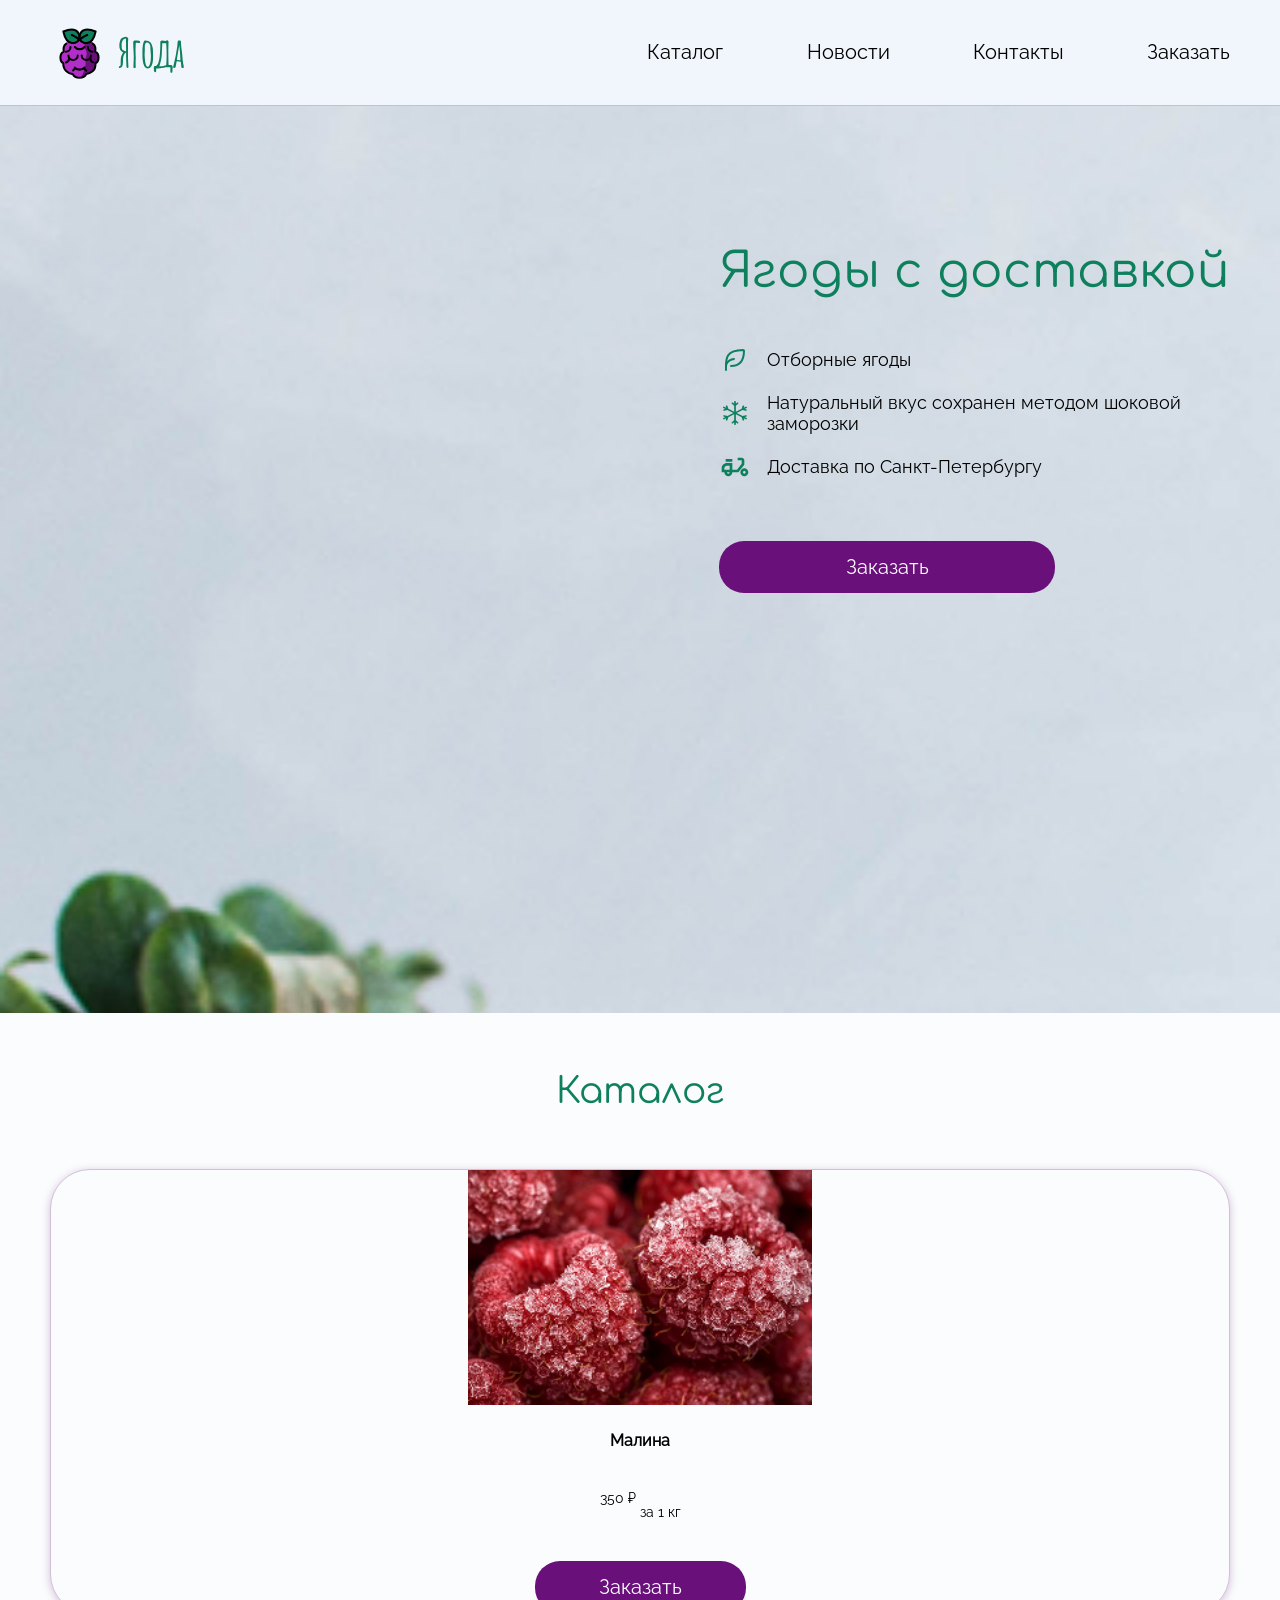
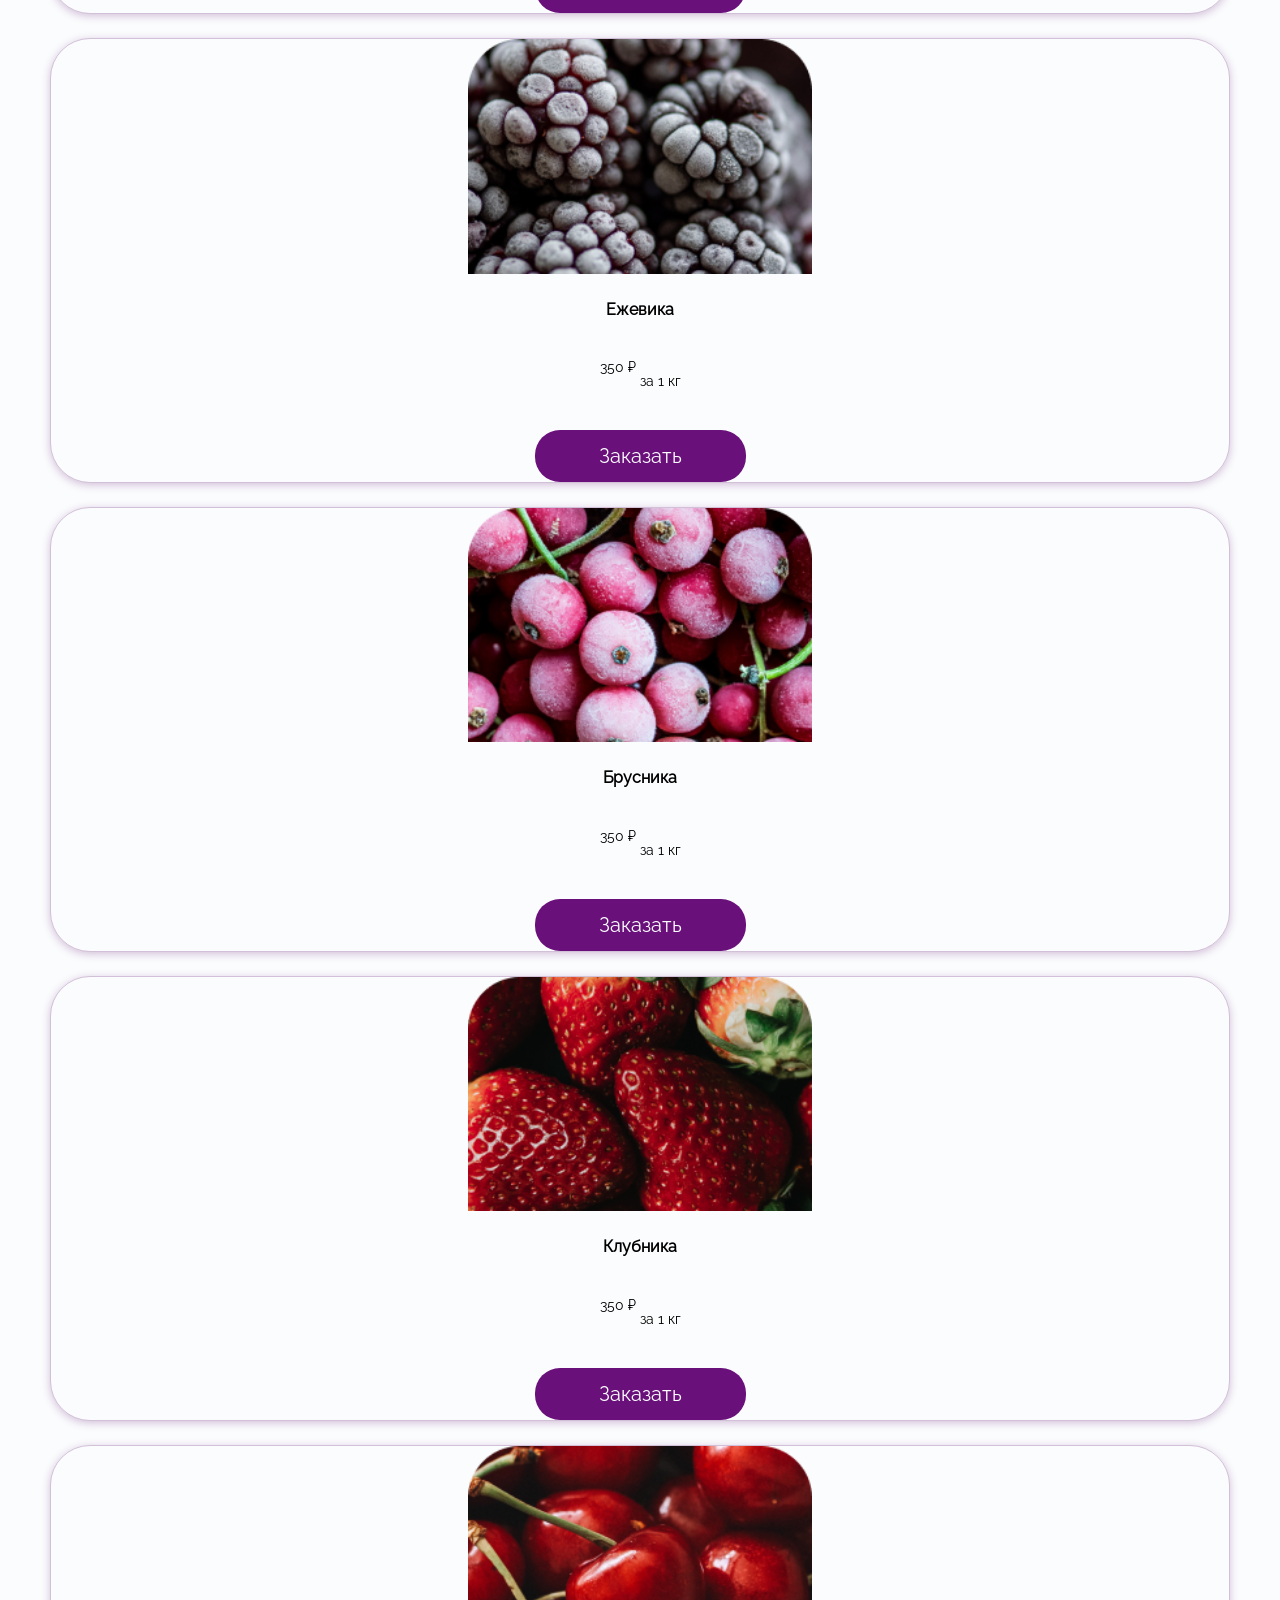
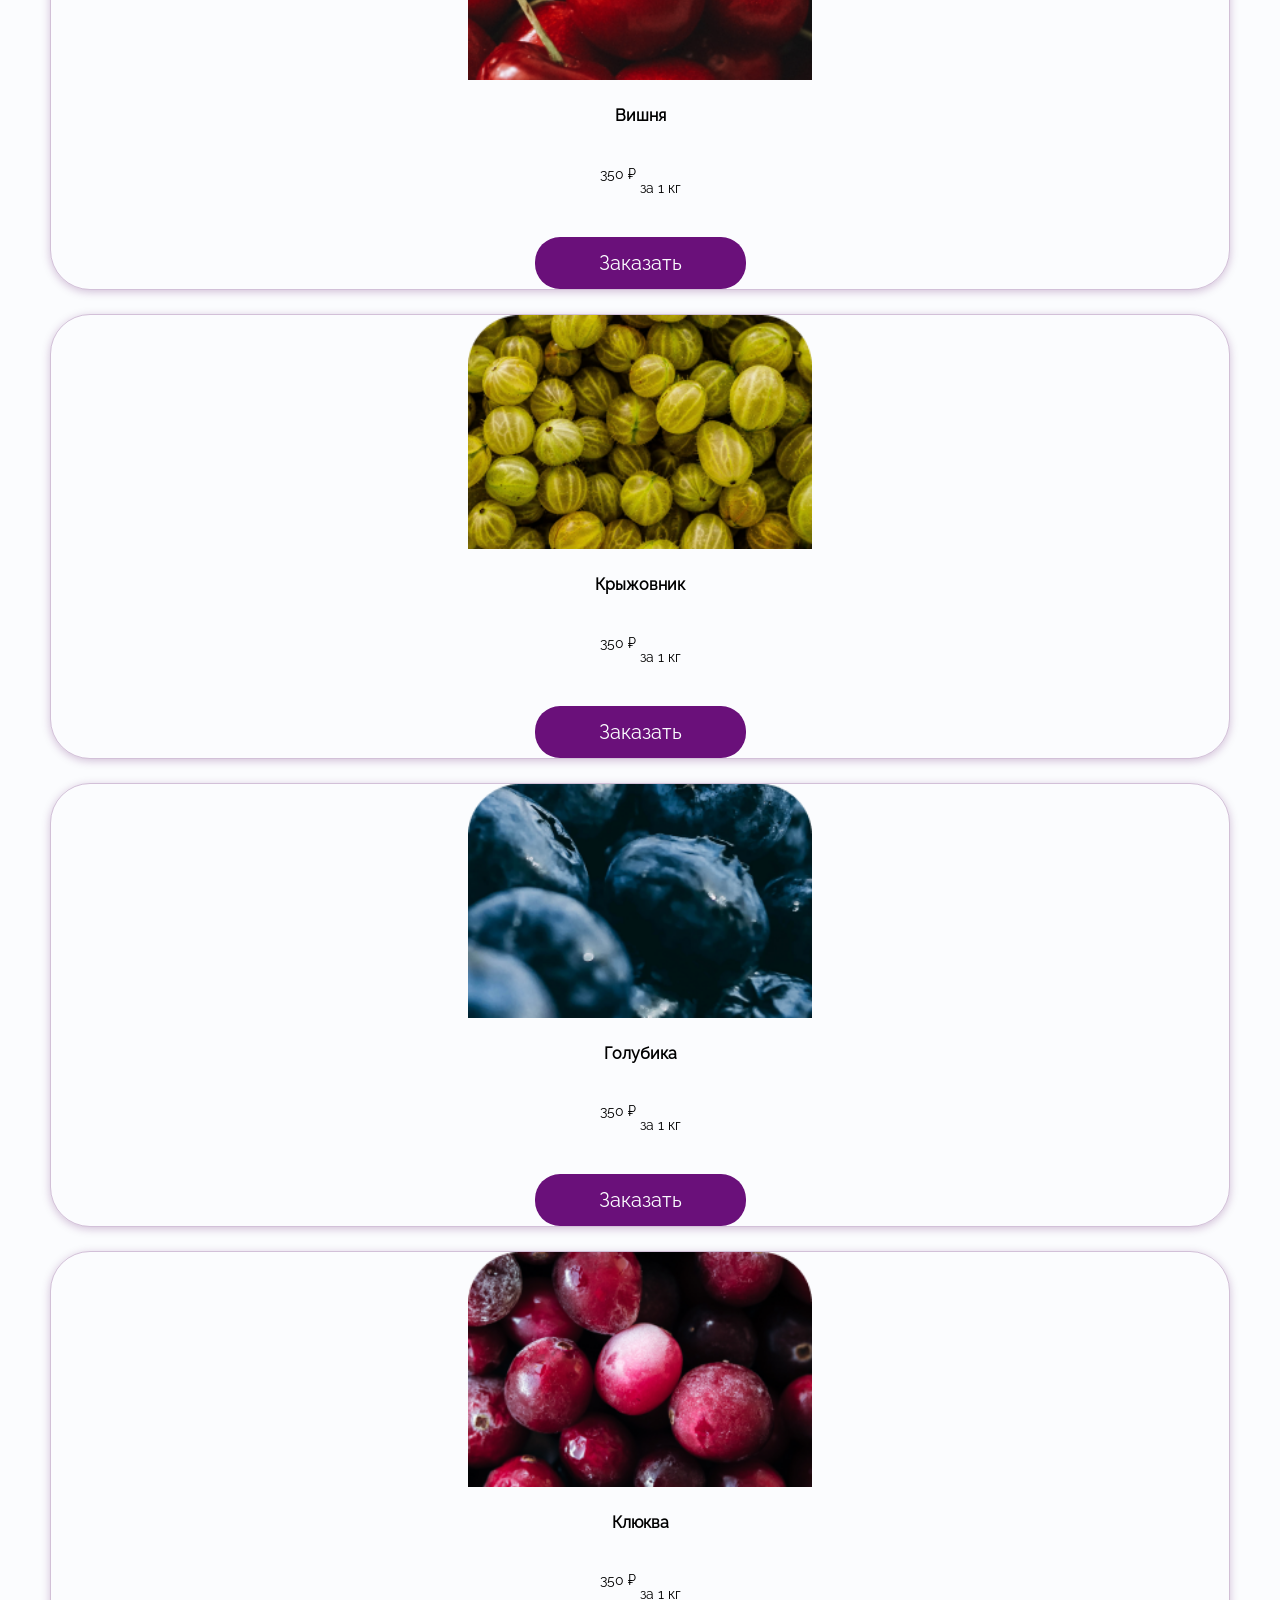
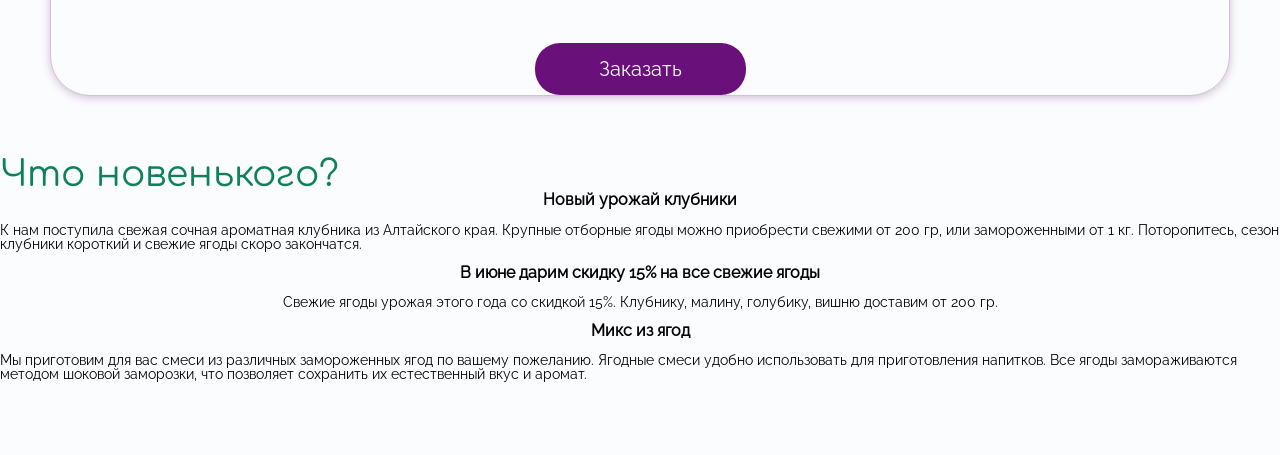
==== commit 004d5e93: "Deploying to gh-pages from @ steve140298/berry-project@c7dd9d72d1f4fa9ac85476817f242af80a02a431 🚀" ====
--- a/index.html
+++ b/index.html
@@ -1 +1 @@
-<!DOCTYPE html><html class="page" lang="ru"><head><meta charset="UTF-8"><title>Berry</title><meta name="viewport" content="width=device-width,initial-scale=1"><link rel="preload" href="#" type="font/woff2" as="font"><link rel="stylesheet" href="styles/styles.css"><script src="scripts/index.js" defer="defer"></script></head><body class="page__body"><header class="header"><div class="header__inner container"><a class="header__logo logo"><picture><source srcset="./images/logo-huge.svg" media="(min-width: 768px)" width="135" height="60"><img class="logo__image" src="./images/logo-small.svg" alt="Изображение ягоды еживики" width="52" height="52"></picture></a><nav class="header__navigation"><ul class="header__navigation-list"><li class="header__navigation-item"><a href="#" class="header-_navigation-link">Каталог</a></li><li class="header__navigation-item"><a href="#" class="header-_navigation-link">Новости</a></li><li class="header__navigation-item"><a href="#" class="header-_navigation-link">Контакты</a></li><li class="header__navigation-item"><a href="#" class="header-_navigation-link">Заказать</a></li></ul></nav><button class="header__burger-button" type="button"><span class="visually-hidden">Открыть меню сайта</span></button></div></header><main><section class="hero section"><div class="hero__inner container"><div class="hero__wrapper"><h1 class="hero__title">Ягоды с доставкой</h1><ul class="hero__list"><li class="hero__item">Отборные ягоды</li><li class="hero__item">Натуральный вкус сохранен методом шоковой заморозки</li><li class="hero__item">Доставка по Санкт-Петербургу</li></ul><button class="hero__button button">Заказать</button></div></div></section><section class="catalog section container"><h2 class="catalog__title">Каталог</h2><ul class="catalog__list"><li class="catalog__item"><atricle class="catalog__card card"><img class="catalog__card-image" srcset="./images/raspberry-1x.png, ./images/raspberry-2x.png, ./images/raspberry-3x.png 1x," alt="Изображение ягоды малины" width="344" height="180"><h3 class="catalog__card-title">Малина</h3></atricle></li><li class="catalog__item"><atricle class="catalog__card card"><img class="catalog__card-image" src="./images/blackberry-1x.png" alt="Изображение ягоды малины" width="344" height="180"><h3 class="catalog__card-title">Ежевика</h3></atricle></li><li class="catalog__item"><atricle class="catalog__card card"><img class="catalog__card-image" src="./images/lingonberry-1x.png" alt="Изображение ягоды малины" width="344" height="180"><h3 class="catalog__card-title">Брусника</h3></atricle></li><li class="catalog__item"><atricle class="catalog__card card"><img class="catalog__card-image" src="./images/strawberry-1x.png" alt="Изображение ягоды малины" width="344" height="180"><h3 class="catalog__card-title">Клубника</h3></atricle></li><li class="catalog__item"><atricle class="catalog__card card"><img class="catalog__card-image" src="./images/cherry-1x.png" alt="Изображение ягоды малины" width="344" height="180"><h3 class="catalog__card-title">Вишня</h3></atricle></li><li class="catalog__item"><atricle class="catalog__card card"><img class="catalog__card-image" src="./images/gooseberry-1x.png" alt="Изображение ягоды малины" width="344" height="180"><h3 class="catalog__card-title">Крыжовник</h3></atricle></li><li class="catalog__item"><atricle class="catalog__card card"><img class="catalog__card-image" src="./images/blueberry-1x.png" alt="Изображение ягоды малины" width="344" height="180"><h3 class="catalog__card-title">Голубика</h3></atricle></li><li class="catalog__item"><atricle class="catalog__card card"><img class="catalog__card-image" src="./images/cranberry-1x.png" alt="Изображение ягоды малины" width="344" height="180"><h3 class="catalog__card-title">Клюква</h3></atricle></li></ul></section><section class="news section"><h2 class="news__title">Что новенького?</h2><ul class="news__list"><li class="news__item"><article class="news__card card"><h3 class="news__card-title">Новый урожай клубники</h3><p class="news__card-text">К нам поступила свежая сочная ароматная клубника из Алтайского края. Крупные отборные ягоды можно приобрести свежими от 200 гр, или замороженными от 1 кг. Поторопитесь, сезон клубники короткий и свежие ягоды скоро закончатся.</p></article></li><li class="news__item"><article class="news__card card"><h3 class="news__card-title">В июне дарим скидку 15% на все свежие ягоды</h3><p class="news__card-text">Свежие ягоды урожая этого года со скидкой 15%. Клубнику, малину, голубику, вишню доставим от 200 гр.</p></article></li><li class="news__item"><article class="news__card card"><h3 class="news__card-title">Микс из ягод</h3><p class="news__card-text">Мы приготовим для вас смеси из различных замороженных ягод по вашему пожеланию. Ягодные смеси удобно использовать для приготовления напитков. Все ягоды замораживаются методом шоковой заморозки, что позволяет сохранить их естественный вкус и аромат.</p></article></li></ul></section></main><script src="./scripts/index.js"></script></body></html>+<!DOCTYPE html><html class="page" lang="ru"><head><meta charset="UTF-8"><title>Berry</title><meta name="viewport" content="width=device-width,initial-scale=1"><link rel="preload" href="#" type="font/woff2" as="font"><link rel="stylesheet" href="styles/styles.css"><script src="scripts/index.js" defer="defer"></script></head><body class="page__body"><header class="header"><div class="header__inner container"><a class="header__logo logo"><picture><source srcset="./images/logo-huge.svg" media="(min-width: 768px)" width="135" height="60"><img class="logo__image" src="./images/logo-small.svg" alt="Изображение ягоды еживики" width="52" height="52"></picture></a><nav class="header__navigation"><ul class="header__navigation-list"><li class="header__navigation-item"><a href="#" class="header-_navigation-link">Каталог</a></li><li class="header__navigation-item"><a href="#" class="header-_navigation-link">Новости</a></li><li class="header__navigation-item"><a href="#" class="header-_navigation-link">Контакты</a></li><li class="header__navigation-item"><a href="#" class="header-_navigation-link">Заказать</a></li></ul></nav><button class="header__burger-button" type="button"><span class="visually-hidden">Открыть меню сайта</span></button></div></header><main><section class="hero section"><div class="hero__inner container"><div class="hero__wrapper"><h1 class="hero__title title">Ягоды с доставкой</h1><ul class="hero__list"><li class="hero__item">Отборные ягоды</li><li class="hero__item">Натуральный вкус сохранен методом шоковой заморозки</li><li class="hero__item">Доставка по Санкт-Петербургу</li></ul><button class="hero__button button">Заказать</button></div></div></section><section class="catalog section container"><h2 class="catalog__title title">Каталог</h2><ul class="catalog__list"><li class="catalog__item"><atricle class="catalog__card card"><img class="catalog__card-image" srcset="./images/raspberry-1x.png, ./images/raspberry-2x.png, ./images/raspberry-3x.png 1x," alt="Изображение ягоды малины" width="344" height="180"><h3 class="catalog__card-subtitle">Малина</h3><dl class="catalog__price-list"><dt class="catalog__price-item">350 ₽</dt><dd class="catalog__price-item">за 1 кг</dd></dl><button class="catalog__button button">Заказать</button></atricle></li><li class="catalog__item"><atricle class="catalog__card card"><img class="catalog__card-image" src="./images/blackberry-1x.png" alt="Изображение ягоды малины" width="344" height="180"><h3 class="catalog__card-subtitle">Ежевика</h3><dl class="catalog__price-list"><dt class="catalog__price-item">350 ₽</dt><dd class="catalog__price-item">за 1 кг</dd></dl><button class="catalog__button button">Заказать</button></atricle></li><li class="catalog__item"><atricle class="catalog__card card"><img class="catalog__card-image" src="./images/lingonberry-1x.png" alt="Изображение ягоды малины" width="344" height="180"><h3 class="catalog__card-subtitle">Брусника</h3><dl class="catalog__price-list"><dt class="catalog__price-item">350 ₽</dt><dd class="catalog__price-item">за 1 кг</dd></dl><button class="catalog__button button">Заказать</button></atricle></li><li class="catalog__item"><atricle class="catalog__card card"><img class="catalog__card-image" src="./images/strawberry-1x.png" alt="Изображение ягоды малины" width="344" height="180"><h3 class="catalog__card-subtitle">Клубника</h3><dl class="catalog__price-list"><dt class="catalog__price-item">350 ₽</dt><dd class="catalog__price-item">за 1 кг</dd></dl><button class="catalog__button button">Заказать</button></atricle></li><li class="catalog__item"><atricle class="catalog__card card"><img class="catalog__card-image" src="./images/cherry-1x.png" alt="Изображение ягоды малины" width="344" height="180"><h3 class="catalog__card-subtitle">Вишня</h3><dl class="catalog__price-list"><dt class="catalog__price-item">350 ₽</dt><dd class="catalog__price-item">за 1 кг</dd></dl><button class="catalog__button button">Заказать</button></atricle></li><li class="catalog__item"><atricle class="catalog__card card"><img class="catalog__card-image" src="./images/gooseberry-1x.png" alt="Изображение ягоды малины" width="344" height="180"><h3 class="catalog__card-subtitle">Крыжовник</h3><dl class="catalog__price-list"><dt class="catalog__price-item">350 ₽</dt><dd class="catalog__price-item">за 1 кг</dd></dl><button class="catalog__button button">Заказать</button></atricle></li><li class="catalog__item"><atricle class="catalog__card card"><img class="catalog__card-image" src="./images/blueberry-1x.png" alt="Изображение ягоды малины" width="344" height="180"><h3 class="catalog__card-subtitle">Голубика</h3><dl class="catalog__price-list"><dt class="catalog__price-item">350 ₽</dt><dd class="catalog__price-item">за 1 кг</dd></dl><button class="catalog__button button">Заказать</button></atricle></li><li class="catalog__item"><atricle class="catalog__card card"><img class="catalog__card-image" src="./images/cranberry-1x.png" alt="Изображение ягоды малины" width="344" height="180"><h3 class="catalog__card-subtitle">Клюква</h3><dl class="catalog__price-list"><dt class="catalog__price-item">350 ₽</dt><dd class="catalog__price-item">за 1 кг</dd></dl><button class="catalog__button button">Заказать</button></atricle></li></ul></section><section class="news section"><h2 class="news__title title">Что новенького?</h2><ul class="news__list"><li class="news__item"><article class="news__card card"><h3 class="news__card-title">Новый урожай клубники</h3><p class="news__card-text">К нам поступила свежая сочная ароматная клубника из Алтайского края. Крупные отборные ягоды можно приобрести свежими от 200 гр, или замороженными от 1 кг. Поторопитесь, сезон клубники короткий и свежие ягоды скоро закончатся.</p></article></li><li class="news__item"><article class="news__card card"><h3 class="news__card-title">В июне дарим скидку 15% на все свежие ягоды</h3><p class="news__card-text">Свежие ягоды урожая этого года со скидкой 15%. Клубнику, малину, голубику, вишню доставим от 200 гр.</p></article></li><li class="news__item"><article class="news__card card"><h3 class="news__card-title">Микс из ягод</h3><p class="news__card-text">Мы приготовим для вас смеси из различных замороженных ягод по вашему пожеланию. Ягодные смеси удобно использовать для приготовления напитков. Все ягоды замораживаются методом шоковой заморозки, что позволяет сохранить их естественный вкус и аромат.</p></article></li></ul></section></main><script src="./scripts/index.js"></script></body></html>
--- a/styles/styles.css
+++ b/styles/styles.css
@@ -1 +1 @@
-@font-face{font-family:Raleway;src:url(../fonts/Raleway-Regular.woff2)format("woff2");font-weight:400;font-style:normal;font-display:swap}@font-face{font-family:Comfortaa;src:url(../fonts/Comfortaa-Regular.woff2)format("woff2");font-weight:400;font-style:normal;font-display:swap}:root{--main-font:"Raleway",sans-serif;--accent-font:"Comfortaa",sans-serif;--light-color:#fbfcfe;--sky-color:#f1f6fc;--leaf-color:#8e9892b3;--dark-color:#000;--accent-dark-color:#6a107a;--accent-light-color:#0f805d;--accent-light-hover-color:#7bdb0a;--transition-duration:.2s;--container-width:1128px;--container-padding-x:26px;--section-margin-bottom:60px}.container{max-width:calc(var(--container-width) + var(--container-padding-x)*2);padding-inline:var(--container-padding-x);margin:0 auto}.section{margin-block-end:60px}.visually-hidden{white-space:nowrap!important;clip-path:inset(100%)!important;clip:rect(0 0 0 0)!important;border:0!important;width:1px!important;height:1px!important;margin:-1px!important;padding:0!important;position:absolute!important;overflow:hidden!important}@media (width>=768px){.visible-mobile{display:none!important}}body{box-sizing:border-box;font-family:var(--main-font);background-color:var(--light-color);color:var(--dark-color);margin:0;padding:0;font-size:14px;font-weight:400;line-height:1}a,button,input,textarea,svg *{transition-duration:var(--transition-duration)}a{color:inherit;text-decoration:none}button{background-color:#0000;border:none;margin:0;padding:0}img{max-width:100%;height:auto;display:block}ul,ol{margin:0;padding:0;list-style:none}h1,h2,h3,h4{margin:0}.header{background-color:var(--sky-color);color:var(--dark-color);border-bottom:1px solid #580d6540;padding-block:8px;box-shadow:0 2px 8px #580d6540}@media (width>=768px){.header{padding-block:22px}}.header__inner{z-index:2;justify-content:space-between;align-items:center;display:flex;position:relative}.header__navigation{pointer-events:none;background-color:var(--sky-color);opacity:0;visibility:hidden;padding:32px 40px;height:50vh;padding:32px 40px;font-size:20px;transition:opacity .3s,visibility .3s;position:absolute;inset:-100vh 0 0}@media (width>=768px){.header__navigation{pointer-events:auto;opacity:1;visibility:visible;height:auto;padding:0;position:static;transform:none}}.header__navigation--open{opacity:1;visibility:visible;pointer-events:auto;top:70px}.header__navigation-list{flex-direction:column;row-gap:32px;display:flex}@media (width>=768px){.header__navigation-list{flex-direction:row;column-gap:clamp(56px,7vw,98px);max-width:612px}}.header__burger-button{cursor:pointer;justify-content:center;align-items:center;width:60px;height:60px;display:flex;position:relative}.header__burger-button:after{content:"";background-color:var(--accent-light-color);width:45px;height:5px;box-shadow:0 -12px var(--accent-light-color),0 12px var(--accent-light-color);border-radius:5px}.header__burger-button:hover:after{transition-duration:var(--transition-duration);background-color:var(--accent-light-hover-color);box-shadow:0 -12px var(--accent-light-hover-color),0 12px var(--accent-light-hover-color)}@media (width>=768px){.header__burger-button{display:none}}.hero{background-image:url(../images/background.png);background-position:50%;background-repeat:no-repeat;background-size:cover}.hero__inner{flex-direction:column;padding-block:90px 190px;display:flex}.hero__wrapper{flex-direction:column;align-self:flex-end;align-items:flex-start;display:flex}.hero__title{font-family:var(--accent-font);color:var(--accent-light-color);text-align:center;min-width:265px;margin-block-end:32px;font-size:36px;font-weight:400;line-height:1}@media (width>=768px){.hero__title{margin-block-end:48px;font-size:48px}}.hero__list{flex-direction:column;row-gap:16px;margin-block-end:58px;font-size:16px;display:flex}@media (width>=768px){.hero__list{font-size:22ppx}}.hero__item{align-items:center;column-gap:16px;display:flex}.hero__item:before{content:"";aspect-ratio:1;flex-shrink:0;width:32px}.hero__item:first-child:before{background-image:url(../icons/stack.svg#leaf-icon);background-repeat:no-repeat}.hero__item:nth-child(2):before{background-image:url(../icons/stack.svg#ice-icon);background-repeat:no-repeat}.hero__item:nth-child(3):before{background-image:url(../icons/stack.svg#ic_outline-delivery-dining);background-repeat:no-repeat}.hero__button{width:336px;max-width:336px;padding:16px 5px;font-family:Raleway;font-size:20px}.button{color:var(--light-color);background-color:#6a107a;border-radius:25px}+@font-face{font-family:Raleway;src:url(../fonts/Raleway-Regular.woff2)format("woff2");font-weight:400;font-style:normal;font-display:swap}@font-face{font-family:Comfortaa;src:url(../fonts/Comfortaa-Regular.woff2)format("woff2");font-weight:400;font-style:normal;font-display:swap}:root{--main-font:"Raleway",sans-serif;--accent-font:"Comfortaa",sans-serif;--light-color:#fbfcfe;--sky-color:#f1f6fc;--leaf-color:#8e9892b3;--dark-color:#000;--accent-dark-color:#6a107a;--accent-light-color:#0f805d;--accent-light-hover-color:#7bdb0a;--transition-duration:.2s;--container-width:1128px;--container-padding-x:26px;--section-margin-bottom:60px}.container{max-width:calc(var(--container-width) + var(--container-padding-x)*2);padding-inline:var(--container-padding-x);margin:0 auto}.section{margin-block-end:60px}.title{font-family:var(--accent-font);color:var(--accent-light-color);font-size:36px;font-weight:400;line-height:1}.visually-hidden{white-space:nowrap!important;clip-path:inset(100%)!important;clip:rect(0 0 0 0)!important;border:0!important;width:1px!important;height:1px!important;margin:-1px!important;padding:0!important;position:absolute!important;overflow:hidden!important}@media (width>=768px){.visible-mobile{display:none!important}}body{box-sizing:border-box;font-family:var(--main-font);background-color:var(--light-color);color:var(--dark-color);margin:0;padding:0;font-size:14px;font-weight:400;line-height:1}a,button,input,textarea,svg *{transition-duration:var(--transition-duration)}a{color:inherit;text-decoration:none}button{background-color:#0000;border:none;margin:0;padding:0}img{max-width:100%;height:auto;display:block}ul,ol{margin:0;padding:0;list-style:none}h1,h2,h3,h4{margin:0}.header{background-color:var(--sky-color);color:var(--dark-color);border-bottom:1px solid #580d6540;padding-block:8px;box-shadow:0 2px 8px #580d6540}@media (width>=768px){.header{padding-block:22px}}.header__inner{z-index:2;justify-content:space-between;align-items:center;display:flex;position:relative}.header__navigation{pointer-events:none;background-color:var(--sky-color);opacity:0;visibility:hidden;padding:32px 40px;height:46vh;padding:32px 40px;font-size:20px;transition:opacity .3s,visibility .3s;position:absolute;inset:-100vh 0 0}@media (width>=768px){.header__navigation{pointer-events:auto;opacity:1;visibility:visible;height:auto;padding:0;position:static;transform:none}}.header__navigation--open{opacity:1;visibility:visible;pointer-events:auto;top:70px}.header__navigation-list{flex-direction:column;row-gap:32px;display:flex}@media (width>=768px){.header__navigation-list{flex-direction:row;column-gap:clamp(46px,6.5vw,98px)}}.header__burger-button{cursor:pointer;justify-content:center;align-items:center;width:60px;height:60px;display:flex;position:relative}.header__burger-button:after{content:"";background-color:var(--accent-light-color);width:45px;height:5px;box-shadow:0 -12px var(--accent-light-color),0 12px var(--accent-light-color);border-radius:5px}.header__burger-button:hover:after{transition-duration:var(--transition-duration);background-color:var(--accent-light-hover-color);box-shadow:0 -12px var(--accent-light-hover-color),0 12px var(--accent-light-hover-color)}@media (width>=768px){.header__burger-button{display:none}}.hero{background-image:url(../images/background.png);background-position:50%;background-repeat:no-repeat;background-size:cover}.hero__inner{flex-direction:column;align-items:center;padding-block:60px 190px;display:flex}@media (width>=768px){.hero__inner{align-items:flex-end;padding-block:142px 420px}}@media (width>=1440px){.hero__inner{padding-block:170px 252px}}.hero__wrapper{flex-direction:column;align-items:center;display:flex}@media (width>=768px){.hero__wrapper{align-items:flex-start}}@media (width>=1440px){.hero__wrapper{padding-inline-end:134px}}.hero__title{text-align:center;min-width:265px;margin-block-end:35px}@media (width>=768px){.hero__title{margin-block-end:48px;font-size:48px}}@media (width>=1440px){.hero__title{font-size:52px}}.hero__list{flex-direction:column;row-gap:16px;max-width:208px;margin-block-end:58px;font-size:16px;display:flex}@media (width>=768px){.hero__list{max-width:502px;padding:0;font-size:18px;line-height:1.2}}.hero__item{align-items:center;column-gap:16px;display:flex}.hero__item:before{content:"";aspect-ratio:1;flex-shrink:0;width:32px}.hero__item:first-child:before{background-image:url(../icons/stack.svg#leaf-icon);background-repeat:no-repeat}.hero__item:nth-child(2):before{background-image:url(../icons/stack.svg#ice-icon);background-repeat:no-repeat}.hero__item:nth-child(3):before{background-image:url(../icons/stack.svg#ic_outline-delivery-dining);background-repeat:no-repeat}.hero__button{width:100%;max-width:336px;padding:16px 5px;font-family:Raleway;font-size:20px}.button{color:var(--light-color);background-color:#6a107a;border-radius:25px;padding:14px 64px;font-family:Raleway;font-size:20px}.catalog__title{text-align:center;margin-block-end:60px}.catalog__list{flex-direction:column;row-gap:24px;display:flex}.catalog__card{border:1px solid #580d6540;row-gap:28px;box-shadow:0 2px 8px #580d6540}.card{border-radius:40px;flex-direction:column;align-items:center;display:flex}
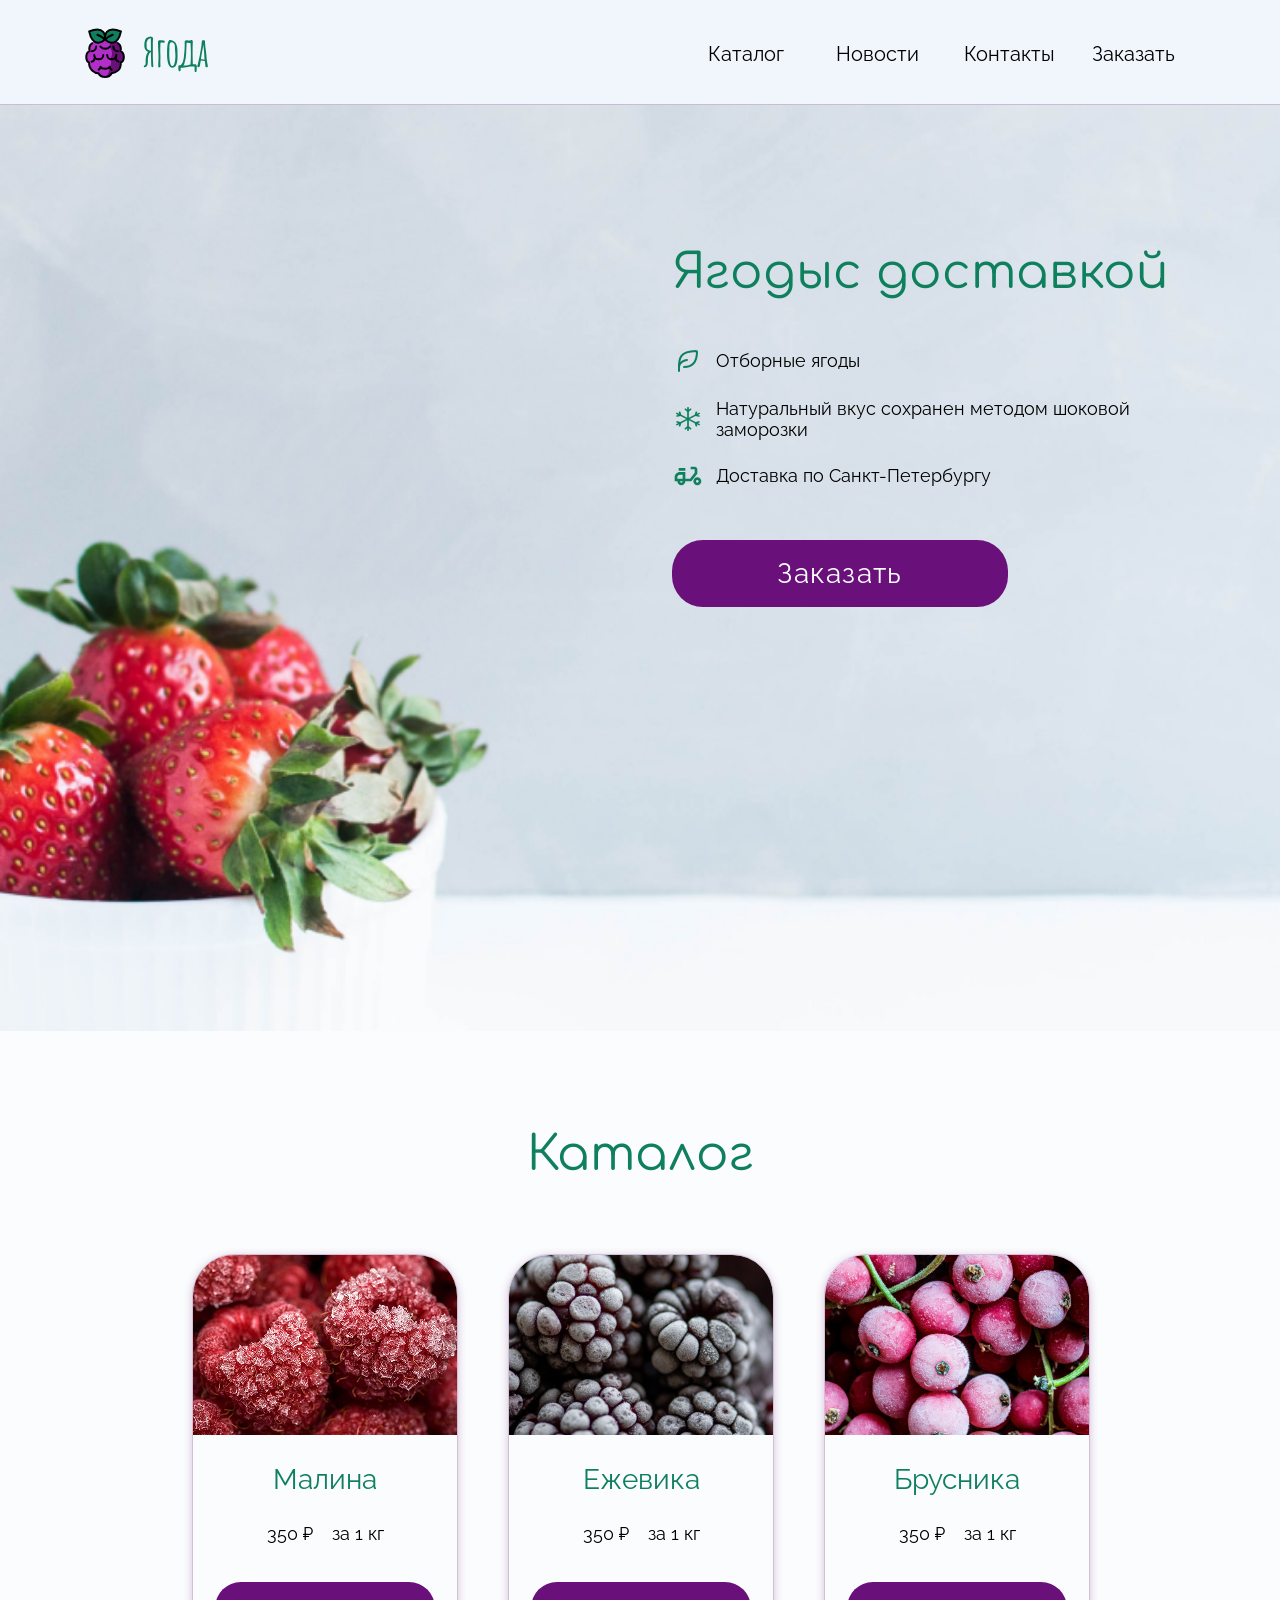
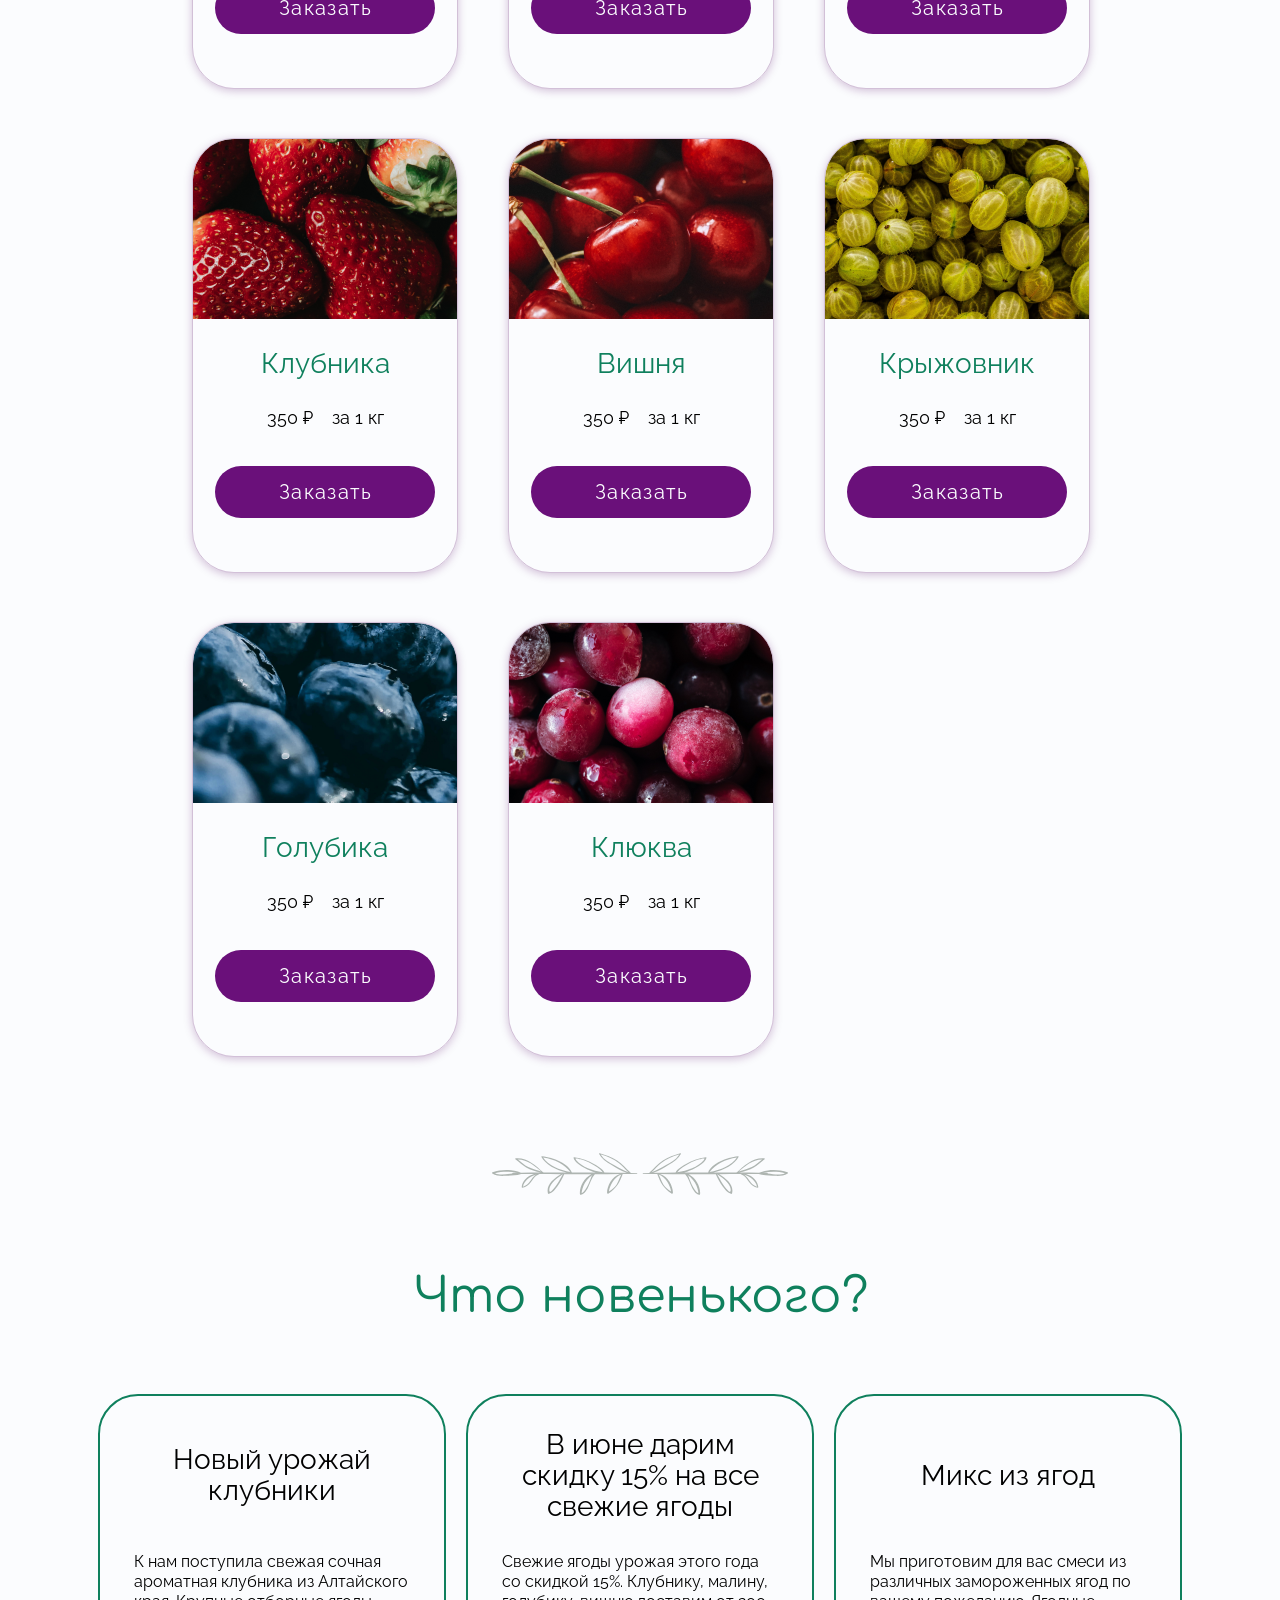
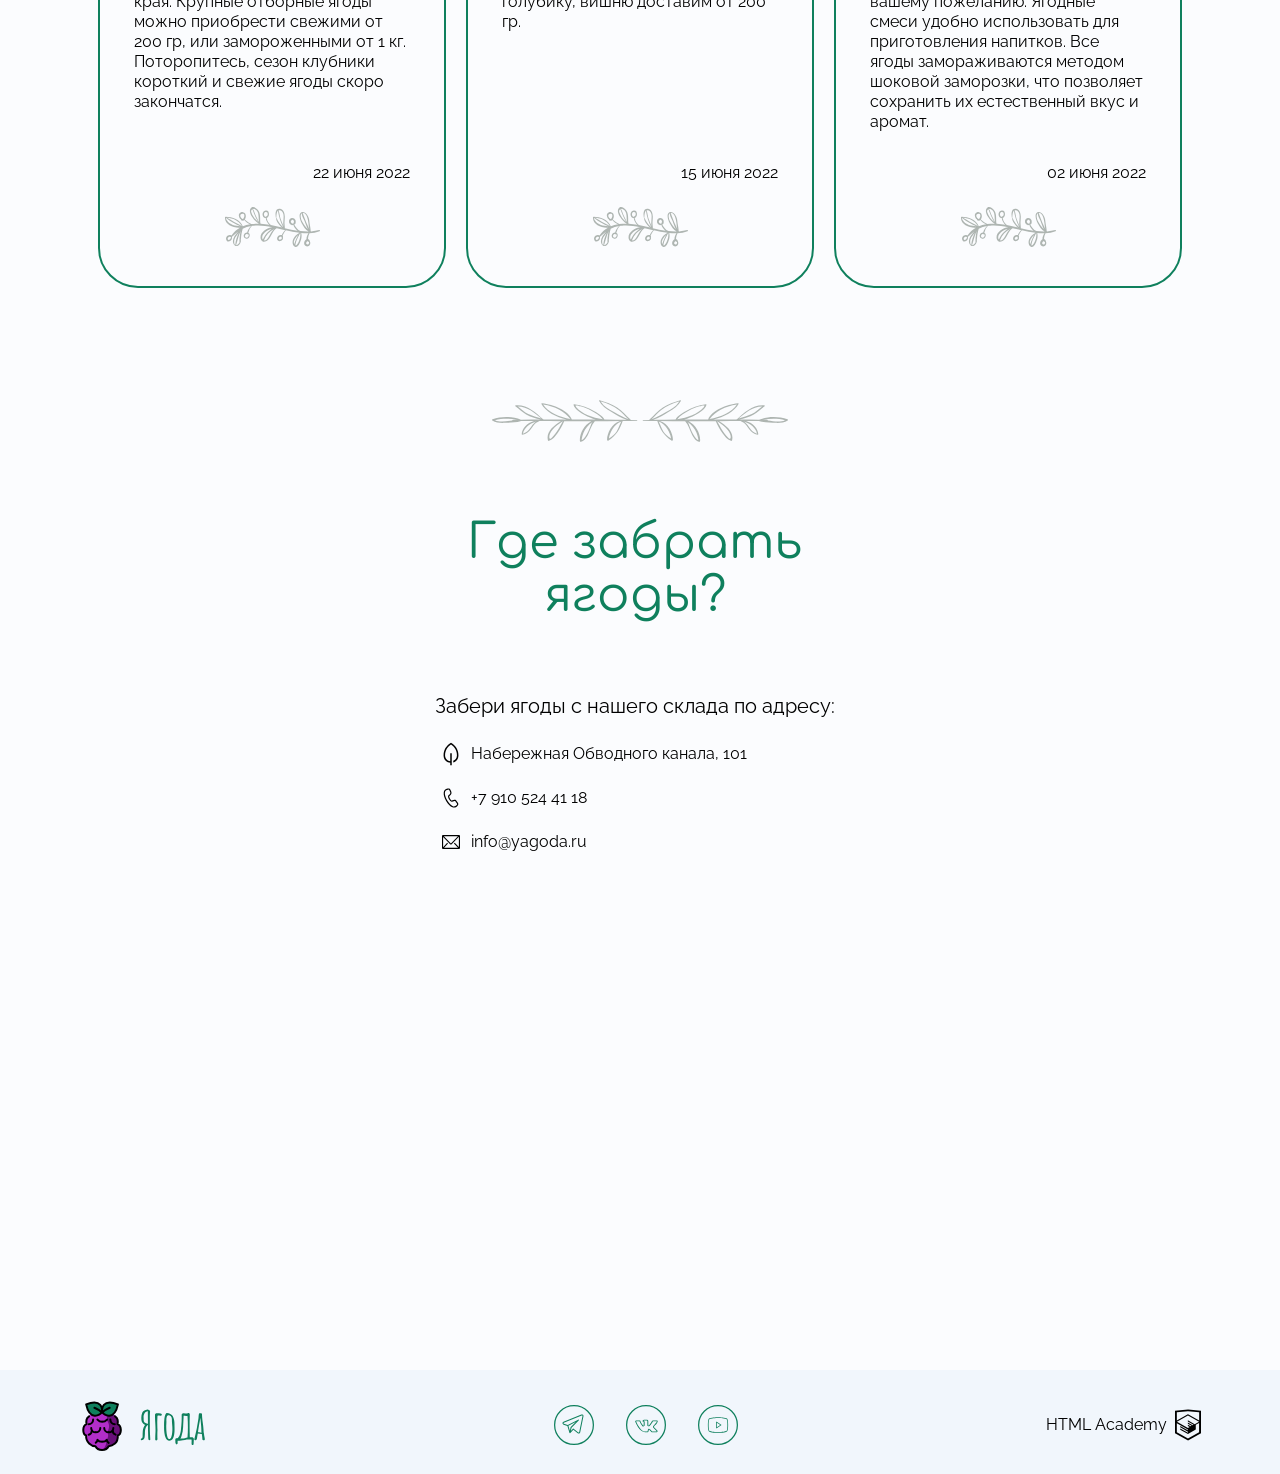
==== commit 37c93315: "Deploying to gh-pages from @ steve140298/berry-project@76b7a94fe6436f93a23f881e8e1c870b844f54c5 🚀" ====
--- a/index.html
+++ b/index.html
@@ -1 +1 @@
-<!DOCTYPE html><html class="page" lang="ru"><head><meta charset="UTF-8"><title>Berry</title><meta name="viewport" content="width=device-width,initial-scale=1"><link rel="preload" href="#" type="font/woff2" as="font"><link rel="stylesheet" href="styles/styles.css"><script src="scripts/index.js" defer="defer"></script></head><body class="page__body"><header class="header"><div class="header__inner container"><a class="header__logo logo"><picture><source srcset="./images/logo-huge.svg" media="(min-width: 768px)" width="135" height="60"><img class="logo__image" src="./images/logo-small.svg" alt="Изображение ягоды еживики" width="52" height="52"></picture></a><nav class="header__navigation"><ul class="header__navigation-list"><li class="header__navigation-item"><a href="#" class="header-_navigation-link">Каталог</a></li><li class="header__navigation-item"><a href="#" class="header-_navigation-link">Новости</a></li><li class="header__navigation-item"><a href="#" class="header-_navigation-link">Контакты</a></li><li class="header__navigation-item"><a href="#" class="header-_navigation-link">Заказать</a></li></ul></nav><button class="header__burger-button" type="button"><span class="visually-hidden">Открыть меню сайта</span></button></div></header><main><section class="hero section"><div class="hero__inner container"><div class="hero__wrapper"><h1 class="hero__title title">Ягоды с доставкой</h1><ul class="hero__list"><li class="hero__item">Отборные ягоды</li><li class="hero__item">Натуральный вкус сохранен методом шоковой заморозки</li><li class="hero__item">Доставка по Санкт-Петербургу</li></ul><button class="hero__button button">Заказать</button></div></div></section><section class="catalog section container"><h2 class="catalog__title title">Каталог</h2><ul class="catalog__list"><li class="catalog__item"><atricle class="catalog__card card"><img class="catalog__card-image" srcset="./images/raspberry-1x.png, ./images/raspberry-2x.png, ./images/raspberry-3x.png 1x," alt="Изображение ягоды малины" width="344" height="180"><h3 class="catalog__card-subtitle">Малина</h3><dl class="catalog__price-list"><dt class="catalog__price-item">350 ₽</dt><dd class="catalog__price-item">за 1 кг</dd></dl><button class="catalog__button button">Заказать</button></atricle></li><li class="catalog__item"><atricle class="catalog__card card"><img class="catalog__card-image" src="./images/blackberry-1x.png" alt="Изображение ягоды малины" width="344" height="180"><h3 class="catalog__card-subtitle">Ежевика</h3><dl class="catalog__price-list"><dt class="catalog__price-item">350 ₽</dt><dd class="catalog__price-item">за 1 кг</dd></dl><button class="catalog__button button">Заказать</button></atricle></li><li class="catalog__item"><atricle class="catalog__card card"><img class="catalog__card-image" src="./images/lingonberry-1x.png" alt="Изображение ягоды малины" width="344" height="180"><h3 class="catalog__card-subtitle">Брусника</h3><dl class="catalog__price-list"><dt class="catalog__price-item">350 ₽</dt><dd class="catalog__price-item">за 1 кг</dd></dl><button class="catalog__button button">Заказать</button></atricle></li><li class="catalog__item"><atricle class="catalog__card card"><img class="catalog__card-image" src="./images/strawberry-1x.png" alt="Изображение ягоды малины" width="344" height="180"><h3 class="catalog__card-subtitle">Клубника</h3><dl class="catalog__price-list"><dt class="catalog__price-item">350 ₽</dt><dd class="catalog__price-item">за 1 кг</dd></dl><button class="catalog__button button">Заказать</button></atricle></li><li class="catalog__item"><atricle class="catalog__card card"><img class="catalog__card-image" src="./images/cherry-1x.png" alt="Изображение ягоды малины" width="344" height="180"><h3 class="catalog__card-subtitle">Вишня</h3><dl class="catalog__price-list"><dt class="catalog__price-item">350 ₽</dt><dd class="catalog__price-item">за 1 кг</dd></dl><button class="catalog__button button">Заказать</button></atricle></li><li class="catalog__item"><atricle class="catalog__card card"><img class="catalog__card-image" src="./images/gooseberry-1x.png" alt="Изображение ягоды малины" width="344" height="180"><h3 class="catalog__card-subtitle">Крыжовник</h3><dl class="catalog__price-list"><dt class="catalog__price-item">350 ₽</dt><dd class="catalog__price-item">за 1 кг</dd></dl><button class="catalog__button button">Заказать</button></atricle></li><li class="catalog__item"><atricle class="catalog__card card"><img class="catalog__card-image" src="./images/blueberry-1x.png" alt="Изображение ягоды малины" width="344" height="180"><h3 class="catalog__card-subtitle">Голубика</h3><dl class="catalog__price-list"><dt class="catalog__price-item">350 ₽</dt><dd class="catalog__price-item">за 1 кг</dd></dl><button class="catalog__button button">Заказать</button></atricle></li><li class="catalog__item"><atricle class="catalog__card card"><img class="catalog__card-image" src="./images/cranberry-1x.png" alt="Изображение ягоды малины" width="344" height="180"><h3 class="catalog__card-subtitle">Клюква</h3><dl class="catalog__price-list"><dt class="catalog__price-item">350 ₽</dt><dd class="catalog__price-item">за 1 кг</dd></dl><button class="catalog__button button">Заказать</button></atricle></li></ul></section><section class="news section"><h2 class="news__title title">Что новенького?</h2><ul class="news__list"><li class="news__item"><article class="news__card card"><h3 class="news__card-title">Новый урожай клубники</h3><p class="news__card-text">К нам поступила свежая сочная ароматная клубника из Алтайского края. Крупные отборные ягоды можно приобрести свежими от 200 гр, или замороженными от 1 кг. Поторопитесь, сезон клубники короткий и свежие ягоды скоро закончатся.</p></article></li><li class="news__item"><article class="news__card card"><h3 class="news__card-title">В июне дарим скидку 15% на все свежие ягоды</h3><p class="news__card-text">Свежие ягоды урожая этого года со скидкой 15%. Клубнику, малину, голубику, вишню доставим от 200 гр.</p></article></li><li class="news__item"><article class="news__card card"><h3 class="news__card-title">Микс из ягод</h3><p class="news__card-text">Мы приготовим для вас смеси из различных замороженных ягод по вашему пожеланию. Ягодные смеси удобно использовать для приготовления напитков. Все ягоды замораживаются методом шоковой заморозки, что позволяет сохранить их естественный вкус и аромат.</p></article></li></ul></section></main><script src="./scripts/index.js"></script></body></html>+<!DOCTYPE html><html class="page" lang="ru"><head><meta charset="UTF-8"><title>Berry</title><meta name="viewport" content="width=device-width,initial-scale=1"><link rel="preload" href="#" type="font/woff2" as="font"><link rel="stylesheet" href="styles/styles.css"><script src="scripts/index.js" defer="defer"></script></head><body class="page__body"><header class="header"><div class="header__inner container"><a class="header__logo logo"><picture><source srcset="./images/logo-huge.svg" media="(min-width: 1440px)" width="135" height="60"><source srcset="./images/logo-huge.svg" media="(min-width: 768px)" width="133" height="60"><img class="logo__image" src="./images/logo-small.svg" alt="Изображение ягоды еживики" width="52" height="52"></picture></a><nav class="header__navigation"><ul class="header__navigation-list"><li class="header__navigation-item"><a href="#" class="header-_navigation-link">Каталог</a></li><li class="header__navigation-item"><a href="#" class="header-_navigation-link">Новости</a></li><li class="header__navigation-item"><a href="#" class="header-_navigation-link">Контакты</a></li><li class="header__navigation-item"><a href="#" class="header-_navigation-link">Заказать</a></li></ul></nav><button class="header__burger-button" type="button"><span class="visually-hidden">Открыть меню сайта</span></button></div></header><main><section class="hero section"><div class="hero__inner container"><div class="hero__wrapper"><h1 class="hero__title title">Ягоды<br class="hero__title-break">с доставкой</h1><ul class="hero__list"><li class="hero__item">Отборные ягоды</li><li class="hero__item">Натуральный вкус сохранен методом шоковой заморозки</li><li class="hero__item">Доставка по Санкт-Петербургу</li></ul><button class="hero__button button">Заказать</button></div></div></section><section class="catalog section container"><h2 class="catalog__title title">Каталог</h2><ul class="catalog__list"><li class="catalog__item"><atricle class="catalog__card"><img class="catalog__card-image" src="./images/raspberry-1x.png" alt="Изображение ягоды малины" width="264" height="180"><h3 class="catalog__card-subtitle">Малина</h3><dl class="catalog__price-list"><dt class="catalog__price-item">350 ₽</dt><dd class="catalog__price-item">за 1 кг</dd></dl><button class="catalog__button button">Заказать</button></atricle></li><li class="catalog__item"><atricle class="catalog__card"><img class="catalog__card-image" src="./images/blackberry-1x.png" alt="Изображение ягоды малины" width="344" height="180"><h3 class="catalog__card-subtitle">Ежевика</h3><dl class="catalog__price-list"><dt class="catalog__price-item">350 ₽</dt><dd class="catalog__price-item">за 1 кг</dd></dl><button class="catalog__button button">Заказать</button></atricle></li><li class="catalog__item"><atricle class="catalog__card"><img class="catalog__card-image" src="./images/lingonberry-1x.png" alt="Изображение ягоды малины" width="344" height="180"><h3 class="catalog__card-subtitle">Брусника</h3><dl class="catalog__price-list"><dt class="catalog__price-item">350 ₽</dt><dd class="catalog__price-item">за 1 кг</dd></dl><button class="catalog__button button">Заказать</button></atricle></li><li class="catalog__item"><atricle class="catalog__card"><img class="catalog__card-image" src="./images/strawberry-1x.png" alt="Изображение ягоды малины" width="344" height="180"><h3 class="catalog__card-subtitle">Клубника</h3><dl class="catalog__price-list"><dt class="catalog__price-item">350 ₽</dt><dd class="catalog__price-item">за 1 кг</dd></dl><button class="catalog__button button">Заказать</button></atricle></li><li class="catalog__item"><atricle class="catalog__card"><img class="catalog__card-image" src="./images/cherry-1x.png" alt="Изображение ягоды малины" width="344" height="180"><h3 class="catalog__card-subtitle">Вишня</h3><dl class="catalog__price-list"><dt class="catalog__price-item">350 ₽</dt><dd class="catalog__price-item">за 1 кг</dd></dl><button class="catalog__button button">Заказать</button></atricle></li><li class="catalog__item"><atricle class="catalog__card"><img class="catalog__card-image" src="./images/gooseberry-1x.png" alt="Изображение ягоды малины" width="344" height="180"><h3 class="catalog__card-subtitle">Крыжовник</h3><dl class="catalog__price-list"><dt class="catalog__price-item">350 ₽</dt><dd class="catalog__price-item">за 1 кг</dd></dl><button class="catalog__button button">Заказать</button></atricle></li><li class="catalog__item"><atricle class="catalog__card"><img class="catalog__card-image" src="./images/blueberry-1x.png" alt="Изображение ягоды малины" width="344" height="180"><h3 class="catalog__card-subtitle">Голубика</h3><dl class="catalog__price-list"><dt class="catalog__price-item">350 ₽</dt><dd class="catalog__price-item">за 1 кг</dd></dl><button class="catalog__button button">Заказать</button></atricle></li><li class="catalog__item"><atricle class="catalog__card"><img class="catalog__card-image" src="./images/cranberry-1x.png" alt="Изображение ягоды малины" width="344" height="180"><h3 class="catalog__card-subtitle">Клюква</h3><dl class="catalog__price-list"><dt class="catalog__price-item">350 ₽</dt><dd class="catalog__price-item">за 1 кг</dd></dl><button class="catalog__button button">Заказать</button></atricle></li></ul></section><section class="news section container"><h2 class="news__title title">Что новенького?</h2><ul class="news__list"><li class="news__item"><article class="news__card"><h3 class="news__card-title">Новый урожай клубники</h3><p class="news__card-text">К нам поступила свежая сочная ароматная клубника из Алтайского края. Крупные отборные ягоды можно приобрести свежими от 200 гр, или замороженными от 1 кг. Поторопитесь, сезон клубники короткий и свежие ягоды скоро закончатся.</p><time class="news__card-time" datetime="2022-06-22">22 июня 2022</time></article></li><li class="news__item"><article class="news__card"><h3 class="news__card-title">В июне дарим скидку 15% на все свежие ягоды</h3><p class="news__card-text">Свежие ягоды урожая этого года со скидкой 15%. Клубнику, малину, голубику, вишню доставим от 200 гр.</p><time class="news__card-time" datetime="2022-06-15">15 июня 2022</time></article></li><li class="news__item"><article class="news__card"><h3 class="news__card-title">Микс из ягод</h3><p class="news__card-text">Мы приготовим для вас смеси из различных замороженных ягод по вашему пожеланию. Ягодные смеси удобно использовать для приготовления напитков. Все ягоды замораживаются методом шоковой заморозки, что позволяет сохранить их естественный вкус и аромат.</p><time class="news__card-time" datetime="2022-06-02">02 июня 2022</time></article></li></ul></section><section class="contacts section container"><div class="contacts__wrapper"><h2 class="contacts__title title">Где забрать ягоды?</h2><address class="contacts__address"><p class="contacts__address-text">Забери ягоды с нашего склада по адресу:</p><a class="contacts__address-link" href="#">Набережная Обводного канала, 101</a> <a class="contacts__address-link" href="tel:+79105244118">+7 910 524 41 18</a> <a class="contacts__address-link" href="mailto:info@yagoda.ru">info@yagoda.ru</a></address></div><iframe class="contacts__map" src="https://yandex.ru/map-widget/v1/?um=constructor%3A57dabdf767dba2ba17bf3a6f259536344c58d6519c3dbfd846dd6795bcb86614&amp;source=constructor" width="320" height="372" frameborder="0"></iframe></section></main><footer class="footer"><div class="footer__inner container"><a class="footer__logo logo"><picture><source srcset="./images/logo-huge.svg" media="(min-width: 1440px)" width="135" height="60"><source srcset="./images/logo-huge.svg" media="(min-width: 768px)" width="133" height="60"><img class="logo__image" src="./images/logo-small.svg" alt="Изображение ягоды еживики" width="52" height="52"></picture></a><ul class="footer__list"><li class="footer__item"><a href="#" class="footer__social-link"><span class="visually-hidden">Телеграмм</span> <svg width="32" height="32" viewBox="0 0 32 32" fill="none" xmlns="http://www.w3.org/2000/svg"><circle cx="16" cy="16" r="15.5" stroke="#0F805D"/><path d="M23.1562 7.81204C22.9837 7.66906 22.7757 7.57542 22.5543 7.54106C22.3329 7.50669 22.1063 7.53288 21.8986 7.61684L7.56501 13.4032C7.33339 13.4984 7.13619 13.6618 6.9996 13.8717C6.86301 14.0816 6.79349 14.328 6.80026 14.5784C6.80703 14.8287 6.88977 15.071 7.03751 15.2732C7.18524 15.4754 7.39098 15.6279 7.62741 15.7104L10.7202 16.784L12.3962 22.3248C12.3994 22.336 12.4098 22.3432 12.4146 22.3536C12.4319 22.3978 12.4571 22.4385 12.489 22.4736C12.5375 22.5278 12.6001 22.5674 12.6698 22.588C12.6778 22.5912 12.6834 22.5984 12.6914 22.6H12.6962L12.6986 22.6008C12.7605 22.6142 12.8248 22.6108 12.885 22.5912C12.8914 22.5896 12.8978 22.5896 12.905 22.5872C12.9628 22.567 13.0151 22.5336 13.0578 22.4896C13.0626 22.484 13.0706 22.4832 13.0754 22.4784L15.4858 19.8176L19.0034 22.5416C19.217 22.7088 19.4802 22.7992 19.7514 22.7992C20.3386 22.7992 20.845 22.388 20.9658 21.8144L23.5754 9.00004C23.6197 8.7825 23.6041 8.55703 23.5302 8.34766C23.4564 8.1383 23.3271 7.9529 23.1562 7.81124V7.81204ZM13.2706 17.836L12.705 20.5856L11.525 16.6832L17.377 13.6352L13.3794 17.6336C13.3241 17.689 13.2862 17.7594 13.2706 17.836ZM20.1818 21.6536C20.1668 21.7262 20.1334 21.7936 20.0848 21.8495C20.0361 21.9054 19.974 21.9479 19.9042 21.9728C19.8362 21.999 19.7624 22.0071 19.6903 21.9961C19.6182 21.9852 19.5502 21.9556 19.493 21.9104L15.6826 18.9592C15.603 18.8978 15.5031 18.8685 15.4028 18.8774C15.3026 18.8863 15.2094 18.9327 15.1418 19.0072L13.4642 20.856L14.029 18.1144L19.7802 12.3624C19.8476 12.2949 19.8885 12.2054 19.8958 12.1103C19.903 12.0152 19.8759 11.9206 19.8196 11.8436C19.7632 11.7667 19.6811 11.7124 19.5882 11.6906C19.4954 11.6688 19.3977 11.681 19.313 11.7248L11.0226 16.0432L7.88901 14.9536C7.80593 14.9262 7.73346 14.8735 7.6817 14.803C7.62994 14.7325 7.60146 14.6475 7.60021 14.56C7.59623 14.4718 7.61981 14.3845 7.66769 14.3102C7.71557 14.236 7.78537 14.1784 7.86741 14.1456L22.1986 8.35924C22.2721 8.32804 22.3527 8.31795 22.4316 8.3301C22.5105 8.34226 22.5844 8.37618 22.645 8.42804C22.7053 8.47683 22.7509 8.54142 22.7766 8.6146C22.8023 8.68778 22.8071 8.76666 22.7906 8.84244L20.1818 21.6544V21.6536Z" fill="#0F805D"/></svg></a></li><li class="footer__item"><a href="#" class="footer__social-link"><span class="visually-hidden">Вконтакте</span> <svg width="32" height="32" viewBox="0 0 32 32" fill="none" xmlns="http://www.w3.org/2000/svg"><circle cx="16" cy="16" r="15.5" stroke="#0F805D"/><g clip-path="url(#clip0_27406_471)"><path d="M7.3999 13.1755C7.3999 12.6726 7.74307 12.4014 8.4294 12.3619L11.0741 12.3767C11.2516 12.3767 11.37 12.4507 11.4291 12.5986C11.7013 13.3383 12.006 13.9768 12.3433 14.5143C12.6805 15.0518 13.1213 15.6706 13.6656 16.3708C13.713 16.4596 13.7899 16.5039 13.8964 16.5039C13.9792 16.5039 14.0443 16.4694 14.0916 16.4004L14.1449 16.2377L14.1626 13.6785C14.1626 13.501 14.1123 13.3826 14.0118 13.3235C13.9112 13.2643 13.7248 13.2199 13.4526 13.1903C13.2396 13.1608 13.1331 13.0523 13.1331 12.8649C13.1331 12.8254 13.1391 12.7959 13.1509 12.7761C13.3994 12.1351 14.1094 11.8146 15.2809 11.8146L16.2749 11.7998C16.7246 11.7998 17.0973 11.8935 17.3931 12.0809C17.689 12.2682 17.8369 12.5641 17.8369 12.9684V16.3264C17.9197 16.3757 17.9966 16.4004 18.0676 16.4004C18.2451 16.4004 18.399 16.3116 18.5291 16.1341C19.8308 14.6154 20.5349 13.5996 20.6414 13.0868C20.6414 13.0769 20.6532 13.0523 20.6769 13.0128C20.7597 12.8649 20.8958 12.7367 21.0851 12.6282C21.2745 12.5197 21.4401 12.4458 21.5821 12.4063C21.6295 12.3866 21.6827 12.3767 21.7419 12.3767H24.4931L24.6706 12.3915C24.9073 12.3915 25.0907 12.4852 25.2209 12.6726C25.2682 12.7318 25.3007 12.7959 25.3185 12.8649C25.3362 12.9339 25.3481 13.003 25.354 13.072C25.3599 13.141 25.3629 13.1805 25.3629 13.1903V13.2939C25.28 13.6982 25.07 14.1297 24.7327 14.5883C24.3955 15.0468 23.9665 15.5424 23.4459 16.075C22.9252 16.6075 22.5998 16.9576 22.4696 17.1252C22.3631 17.2436 22.3099 17.3521 22.3099 17.4507C22.3099 17.5296 22.3572 17.6183 22.4519 17.717L25.0434 20.4389C25.1854 20.5966 25.2564 20.7692 25.2564 20.9566C25.2564 21.1834 25.1499 21.3708 24.9369 21.5187C24.7239 21.6667 24.4695 21.7505 24.1736 21.7702L23.8719 21.785H21.1739C21.162 21.785 21.1384 21.7875 21.1029 21.7924C21.0674 21.7973 21.0437 21.7998 21.0319 21.7998C20.7715 21.7998 20.529 21.7061 20.3041 21.5187C20.2213 21.4398 19.6651 20.858 18.6356 19.7732C18.5765 19.7041 18.4936 19.64 18.3871 19.5809C18.3398 19.7387 18.2777 19.9655 18.2008 20.2613C18.1238 20.5572 18.0676 20.7692 18.0321 20.8974L17.9789 21.1489C17.8605 21.4941 17.612 21.7012 17.2334 21.7702L16.9849 21.785H15.2454C14.2632 21.785 13.284 21.4103 12.3078 20.6608C11.3315 19.9112 10.4529 18.9423 9.6719 17.7539C8.8909 16.5656 8.16315 15.1824 7.48865 13.6045C7.42949 13.4763 7.3999 13.3333 7.3999 13.1755ZM18.0676 17.0069C17.8191 17.0069 17.5943 16.9502 17.3931 16.8368C17.192 16.7234 17.0914 16.568 17.0914 16.3708V12.9684C17.0914 12.7712 17.0322 12.6307 16.9139 12.5468C16.7955 12.463 16.5885 12.4211 16.2926 12.4211L15.2809 12.4507C14.7721 12.4507 14.3875 12.5247 14.1271 12.6726C14.6478 12.8797 14.9081 13.215 14.9081 13.6785V16.2821C14.8845 16.5286 14.7661 16.7332 14.5531 16.896C14.3401 17.0587 14.1035 17.14 13.8431 17.14C13.4881 17.14 13.216 16.997 13.0266 16.711C12.1036 15.5473 11.4173 14.4428 10.9676 13.3974L10.8079 13.0128L8.44715 12.998C8.29332 12.998 8.20753 13.0054 8.18978 13.0202C8.17203 13.035 8.16315 13.0769 8.16315 13.146C8.16315 13.2347 8.17498 13.3284 8.19865 13.427L8.5714 14.2554C9.5654 16.3955 10.6452 18.0819 11.8108 19.3146C12.9763 20.5473 14.1212 21.1637 15.2454 21.1637H17.0204C17.0914 21.1637 17.1446 21.1465 17.1801 21.1119C17.2156 21.0774 17.2452 21.0109 17.2689 20.9122L17.3044 20.7643L17.6416 19.4625C17.7363 19.285 17.8191 19.1667 17.8901 19.1075C18.0203 18.999 18.1741 18.9448 18.3516 18.9448C18.6356 18.9448 18.9255 19.0878 19.2214 19.3738L20.7301 20.9714C20.8248 21.0996 20.9254 21.1637 21.0319 21.1637H23.9606C24.3156 21.1637 24.4931 21.0897 24.4931 20.9418C24.4931 20.8925 24.4754 20.8432 24.4399 20.7939L21.8661 18.1164C21.665 17.9093 21.5644 17.6874 21.5644 17.4507C21.5644 17.214 21.659 16.9872 21.8484 16.7702C22.0022 16.573 22.301 16.2451 22.7447 15.7865C23.1885 15.3279 23.576 14.8989 23.9074 14.4995C24.2387 14.1001 24.4576 13.7377 24.5641 13.4122L24.6174 13.2199C24.6055 13.2002 24.5996 13.1681 24.5996 13.1238C24.5996 13.0794 24.5937 13.0424 24.5819 13.0128H21.7951C21.6176 13.072 21.4756 13.1608 21.3691 13.2791L21.2626 13.5602C20.9668 14.2406 20.1917 15.2909 18.9374 16.711C18.6889 16.9083 18.399 17.0069 18.0676 17.0069Z" fill="#0F805D"/></g><defs><clipPath id="clip0_27406_471"><rect width="19.2" height="15.0857" fill="white" transform="translate(6.3999 8.7998)"/></clipPath></defs></svg></a></li><li class="footer__item"><a href="#" class="footer__social-link"><span class="visually-hidden">Ютуб</span> <svg width="32" height="32" viewBox="0 0 32 32" fill="none" xmlns="http://www.w3.org/2000/svg"><circle cx="16" cy="16" r="15.5" stroke="#0F805D"/><path d="M18.5649 15.7525L14.9649 13.3525C14.9198 13.3224 14.8674 13.3052 14.8132 13.3025C14.7591 13.2999 14.7052 13.312 14.6574 13.3375C14.6095 13.3624 14.5694 13.4002 14.5416 13.4465C14.5138 13.4928 14.4993 13.546 14.4999 13.6V18.4C14.4993 18.454 14.5138 18.5072 14.5416 18.5535C14.5694 18.5998 14.6095 18.6376 14.6574 18.6625C14.7016 18.6853 14.7502 18.6981 14.7999 18.7C14.8592 18.7011 14.9172 18.6826 14.9649 18.6475L18.5649 16.2475C18.6067 16.2211 18.6412 16.1846 18.6651 16.1413C18.689 16.0981 18.7015 16.0494 18.7015 16C18.7015 15.9506 18.689 15.9019 18.6651 15.8586C18.6412 15.8154 18.6067 15.7788 18.5649 15.7525ZM15.0999 17.8375V14.1625L17.8599 16L15.0999 17.8375ZM23.6874 11.71C23.6254 11.4813 23.5112 11.2702 23.3537 11.0932C23.1963 10.9162 22.9998 10.7781 22.7799 10.69C20.2449 9.71499 16.1724 9.72999 15.9999 9.72999C15.8274 9.72999 11.7549 9.71499 9.2199 10.69C8.99999 10.7781 8.80355 10.9162 8.64607 11.0932C8.48859 11.2702 8.37437 11.4813 8.3124 11.71C8.1249 12.4375 7.8999 13.7725 7.8999 16C7.8999 18.2275 8.1249 19.5625 8.3124 20.29C8.37437 20.5187 8.48859 20.7298 8.64607 20.9068C8.80355 21.0838 8.99999 21.2218 9.2199 21.31C11.7549 22.285 15.8274 22.27 15.9999 22.27H16.0524C16.5699 22.27 20.3724 22.24 22.7799 21.31C22.9998 21.2218 23.1963 21.0838 23.3537 20.9068C23.5112 20.7298 23.6254 20.5187 23.6874 20.29C23.8749 19.5625 24.0999 18.2275 24.0999 16C24.0999 13.7725 23.8749 12.4375 23.6874 11.71ZM23.1024 20.14C23.0664 20.2765 22.9987 20.4026 22.9049 20.5082C22.8111 20.6137 22.6938 20.6957 22.5624 20.7475C20.1324 21.685 16.0449 21.67 15.9999 21.67C15.9549 21.67 11.8674 21.685 9.4374 20.7475C9.30605 20.6957 9.18872 20.6137 9.09492 20.5082C9.00111 20.4026 8.93345 20.2765 8.8974 20.14C8.7174 19.4425 8.4999 18.16 8.4999 16C8.4999 13.84 8.7174 12.5575 8.8974 11.86C8.93345 11.7235 9.00111 11.5973 9.09492 11.4918C9.18872 11.3863 9.30605 11.3043 9.4374 11.2525C11.8674 10.315 15.9549 10.33 15.9999 10.33C16.0449 10.33 20.1324 10.315 22.5624 11.2525C22.6938 11.3043 22.8111 11.3863 22.9049 11.4918C22.9987 11.5973 23.0664 11.7235 23.1024 11.86C23.2824 12.5575 23.4999 13.84 23.4999 16C23.4999 18.16 23.2824 19.4425 23.1024 20.14Z" fill="#0F805D"/></svg></a></li></ul><div class="footer__developer-logo"><span>HTML Academy</span> <svg width="20" height="24" viewBox="0 0 20 24" fill="none" xmlns="http://www.w3.org/2000/svg"><path d="M10.1115 0H10.0372L0 0.985337V18.3695L10.0372 24L20 18.3695V0.985337L10.1115 0ZM18.5874 8.51613L10.0372 3.73021V3.65982H9.96283L9.88848 3.58944V3.65982L1.41264 8.51613V2.18182L9.96283 1.33724L18.5874 2.18182V8.51613ZM9.96283 4.78592L18.513 9.50147L15.1673 11.3314L9.88848 8.37537V9.3607L14.2751 11.824L13.6059 12.176L9.88848 10.0645V11.0499L12.7138 12.6686L12.119 13.0205L9.88848 11.7537V12.739L11.3011 13.5132L9.96283 14.2874L1.48699 9.57185L9.96283 4.78592ZM1.41264 10.6276L9.88848 15.4135V16.1173L4.01487 12.8094V13.7947L9.96283 17.173V17.9472L4.01487 14.6393V15.6246L9.96283 19.0029L15.9851 15.5543V11.8944L18.513 10.4868V17.5249L9.96283 22.3812L1.41264 17.5953V10.6276Z" fill="black"/></svg></div></div></footer><script src="./scripts/index.js"></script></body></html>
--- a/styles/styles.css
+++ b/styles/styles.css
@@ -1 +1 @@
-@font-face{font-family:Raleway;src:url(../fonts/Raleway-Regular.woff2)format("woff2");font-weight:400;font-style:normal;font-display:swap}@font-face{font-family:Comfortaa;src:url(../fonts/Comfortaa-Regular.woff2)format("woff2");font-weight:400;font-style:normal;font-display:swap}:root{--main-font:"Raleway",sans-serif;--accent-font:"Comfortaa",sans-serif;--light-color:#fbfcfe;--sky-color:#f1f6fc;--leaf-color:#8e9892b3;--dark-color:#000;--accent-dark-color:#6a107a;--accent-light-color:#0f805d;--accent-light-hover-color:#7bdb0a;--transition-duration:.2s;--container-width:1128px;--container-padding-x:26px;--section-margin-bottom:60px}.container{max-width:calc(var(--container-width) + var(--container-padding-x)*2);padding-inline:var(--container-padding-x);margin:0 auto}.section{margin-block-end:60px}.title{font-family:var(--accent-font);color:var(--accent-light-color);font-size:36px;font-weight:400;line-height:1}.visually-hidden{white-space:nowrap!important;clip-path:inset(100%)!important;clip:rect(0 0 0 0)!important;border:0!important;width:1px!important;height:1px!important;margin:-1px!important;padding:0!important;position:absolute!important;overflow:hidden!important}@media (width>=768px){.visible-mobile{display:none!important}}body{box-sizing:border-box;font-family:var(--main-font);background-color:var(--light-color);color:var(--dark-color);margin:0;padding:0;font-size:14px;font-weight:400;line-height:1}a,button,input,textarea,svg *{transition-duration:var(--transition-duration)}a{color:inherit;text-decoration:none}button{background-color:#0000;border:none;margin:0;padding:0}img{max-width:100%;height:auto;display:block}ul,ol{margin:0;padding:0;list-style:none}h1,h2,h3,h4{margin:0}.header{background-color:var(--sky-color);color:var(--dark-color);border-bottom:1px solid #580d6540;padding-block:8px;box-shadow:0 2px 8px #580d6540}@media (width>=768px){.header{padding-block:22px}}.header__inner{z-index:2;justify-content:space-between;align-items:center;display:flex;position:relative}.header__navigation{pointer-events:none;background-color:var(--sky-color);opacity:0;visibility:hidden;padding:32px 40px;height:46vh;padding:32px 40px;font-size:20px;transition:opacity .3s,visibility .3s;position:absolute;inset:-100vh 0 0}@media (width>=768px){.header__navigation{pointer-events:auto;opacity:1;visibility:visible;height:auto;padding:0;position:static;transform:none}}.header__navigation--open{opacity:1;visibility:visible;pointer-events:auto;top:70px}.header__navigation-list{flex-direction:column;row-gap:32px;display:flex}@media (width>=768px){.header__navigation-list{flex-direction:row;column-gap:clamp(46px,6.5vw,98px)}}.header__burger-button{cursor:pointer;justify-content:center;align-items:center;width:60px;height:60px;display:flex;position:relative}.header__burger-button:after{content:"";background-color:var(--accent-light-color);width:45px;height:5px;box-shadow:0 -12px var(--accent-light-color),0 12px var(--accent-light-color);border-radius:5px}.header__burger-button:hover:after{transition-duration:var(--transition-duration);background-color:var(--accent-light-hover-color);box-shadow:0 -12px var(--accent-light-hover-color),0 12px var(--accent-light-hover-color)}@media (width>=768px){.header__burger-button{display:none}}.hero{background-image:url(../images/background.png);background-position:50%;background-repeat:no-repeat;background-size:cover}.hero__inner{flex-direction:column;align-items:center;padding-block:60px 190px;display:flex}@media (width>=768px){.hero__inner{align-items:flex-end;padding-block:142px 420px}}@media (width>=1440px){.hero__inner{padding-block:170px 252px}}.hero__wrapper{flex-direction:column;align-items:center;display:flex}@media (width>=768px){.hero__wrapper{align-items:flex-start}}@media (width>=1440px){.hero__wrapper{padding-inline-end:134px}}.hero__title{text-align:center;min-width:265px;margin-block-end:35px}@media (width>=768px){.hero__title{margin-block-end:48px;font-size:48px}}@media (width>=1440px){.hero__title{font-size:52px}}.hero__list{flex-direction:column;row-gap:16px;max-width:208px;margin-block-end:58px;font-size:16px;display:flex}@media (width>=768px){.hero__list{max-width:502px;padding:0;font-size:18px;line-height:1.2}}.hero__item{align-items:center;column-gap:16px;display:flex}.hero__item:before{content:"";aspect-ratio:1;flex-shrink:0;width:32px}.hero__item:first-child:before{background-image:url(../icons/stack.svg#leaf-icon);background-repeat:no-repeat}.hero__item:nth-child(2):before{background-image:url(../icons/stack.svg#ice-icon);background-repeat:no-repeat}.hero__item:nth-child(3):before{background-image:url(../icons/stack.svg#ic_outline-delivery-dining);background-repeat:no-repeat}.hero__button{width:100%;max-width:336px;padding:16px 5px;font-family:Raleway;font-size:20px}.button{color:var(--light-color);background-color:#6a107a;border-radius:25px;padding:14px 64px;font-family:Raleway;font-size:20px}.catalog__title{text-align:center;margin-block-end:60px}.catalog__list{flex-direction:column;row-gap:24px;display:flex}.catalog__card{border:1px solid #580d6540;row-gap:28px;box-shadow:0 2px 8px #580d6540}.card{border-radius:40px;flex-direction:column;align-items:center;display:flex}+@font-face{font-family:Raleway;src:url(../fonts/Raleway-Regular.woff2)format("woff2");font-weight:400;font-style:normal;font-display:swap}@font-face{font-family:Comfortaa;src:url(../fonts/Comfortaa-Regular.woff2)format("woff2");font-weight:400;font-style:normal;font-display:swap}:root{--main-font:"Raleway",sans-serif;--accent-font:"Comfortaa",sans-serif;--light-color:#fbfcfe;--sky-color:#f1f6fc;--leaf-color:#8e9892b3;--dark-color:#000;--accent-dark-color:#6a107a;--accent-light-color:#0f805d;--accent-light-hover-color:#7bdb0a;--transition-duration:.2s;--container-width:1128px;--container-padding-x:26px;--section-margin-bottom:60px}.container{max-width:var(--container-width);padding-inline:var(--container-padding-x);margin:0 auto}@media (width>=768px){.container{--container-padding-x:26px}}.section{margin-block-end:62px}@media (width>=768px){.section{margin-block-end:100px}}.title{font-family:var(--accent-font);color:var(--accent-light-color);text-align:center;font-size:36px;font-weight:400;line-height:1}@media (width>=768px){.title{margin-block-end:48px;font-size:48px}}@media (width>=1440px){.title{font-size:52px}}.visually-hidden{white-space:nowrap!important;clip-path:inset(100%)!important;clip:rect(0 0 0 0)!important;border:0!important;width:1px!important;height:1px!important;margin:-1px!important;padding:0!important;position:absolute!important;overflow:hidden!important}@media (width>=768px){.visible-mobile{display:none!important}}body{box-sizing:border-box;font-family:var(--main-font);background-color:var(--light-color);color:var(--dark-color);margin:0;padding:0;font-size:14px;font-weight:400;line-height:1}a,button,input,textarea,svg *{transition-duration:var(--transition-duration)}a{color:inherit;text-decoration:none}button{background-color:#0000;border:none;margin:0;padding:0}img{max-width:100%;display:block}ul,ol,dl,dd,dt{margin:0;padding:0;list-style:none}h1,h2,h3,h4,p{margin:0}.button{color:var(--light-color);letter-spacing:1.3px;background-color:#6a107a;border-radius:31px;width:100%;max-width:220px;padding:14px 64px;font-family:Raleway;font-size:20px;font-weight:400}.header{background-color:var(--sky-color);color:var(--dark-color);border-bottom:1px solid #580d6540;padding-block:4px;box-shadow:0 2px 8px #580d6540}@media (width>=768px){.header{padding-block:22px}}@media (width>=1440px){.header{padding-block:24px}}.header__inner{z-index:2;justify-content:space-between;align-items:center;padding-inline:26px;display:flex;position:relative}.header__navigation{pointer-events:none;background-color:var(--sky-color);opacity:0;visibility:hidden;padding:32px 40px;height:46vh;padding:32px 40px;font-size:20px;transition:opacity .3s,visibility .3s;position:absolute;inset:-100vh 0 0}@media (width>=768px){.header__navigation{pointer-events:auto;opacity:1;visibility:visible;height:auto;margin-block-start:4px;padding:0;position:static;transform:none}}@media (width>=1440px){.header__navigation{margin-inline-end:37px}}.header__navigation--open{opacity:1;visibility:visible;pointer-events:auto;top:70px}.header__navigation-list{flex-direction:column;row-gap:32px;display:flex}@media (width>=768px){.header__navigation-list{flex-direction:row;column-gap:16px}}@media (width>=1440px){.header__navigation-list{column-gap:28px}}@media (width>=768px){.header__navigation-item{width:112px}}@media (width>=1440px){.header__navigation-item{width:132px}}.header__burger-button{cursor:pointer;justify-content:center;align-items:center;width:60px;height:60px;margin-inline-end:-5px;display:flex;position:relative}.header__burger-button:after{content:"";background-color:var(--accent-light-color);width:45px;height:5px;box-shadow:0 -13px var(--accent-light-color),0 12px var(--accent-light-color);border-radius:5px}.header__burger-button:hover:after{transition-duration:var(--transition-duration);background-color:var(--accent-light-hover-color);box-shadow:0 -12px var(--accent-light-hover-color),0 12px var(--accent-light-hover-color)}@media (width>=768px){.header__burger-button{display:none}}.hero{background-image:url(../images/background.png);background-position:50%;background-repeat:no-repeat;background-size:cover}@media (width>=768px){.hero{background-image:url(../images/background-tablet.png)}}.hero__inner{flex-direction:column;align-items:center;padding-block:60px 190px;display:flex}@media (width>=768px){.hero__inner{align-items:flex-end;padding-block:142px 424px;padding-inline:23px}}@media (width>=1440px){.hero__inner{align-items:center;padding-block:170px 252px}}.hero__wrapper{flex-direction:column;align-items:center;display:flex}@media (width>=768px){.hero__wrapper{align-items:flex-start;width:532px}}@media (width>=1440px){.hero__wrapper{width:550px;margin-inline-start:185px}}.hero__title{min-width:265px;margin-block-end:32px;line-height:1.1}@media (width>=768px){.hero__title{margin-block-end:45px}}@media (width>=1440px){.hero__title{margin-block-end:52px}}@media (width>=768px){.hero__title-break{display:none}}.hero__list{flex-direction:column;row-gap:14px;max-width:208px;margin-block-end:63px;font-size:16px;display:flex}@media (width>=768px){.hero__list{row-gap:21px;max-width:502px;margin-block-end:48px;padding:0;font-size:18px}}@media (width>=1440px){.hero__list{margin-block-end:52px;padding-inline-start:23px}}.hero__item{align-items:center;column-gap:12px;line-height:1.17;display:flex}.hero__item:before{content:"";aspect-ratio:1;flex-shrink:0;width:32px}.hero__item:first-child:before{background-image:url(../icons/stack.svg#leaf-icon);background-repeat:no-repeat}.hero__item:nth-child(2){margin-block-end:6px}@media (width>=768px){.hero__item:nth-child(2){margin-block-end:-1px}}.hero__item:nth-child(2):before{background-image:url(../icons/stack.svg#ice-icon);background-repeat:no-repeat}.hero__item:nth-child(3):before{background-image:url(../icons/stack.svg#ic_outline-delivery-dining);background-repeat:no-repeat}.hero__button{max-width:264px;padding-block:16px}@media (width>=768px){.hero__button{max-width:336px;padding:17px 0;font-size:28px}}@media (width>=1440px){.hero__button{margin-inline-start:37px}}.catalog__title{text-align:center;margin-block-end:72px}@media (width>=768px){.catalog__title{margin-block-end:75px}}.catalog__list{grid-template-columns:repeat(auto-fit,264px);justify-content:center;gap:24px;display:grid}@media (width>=768px){.catalog__list{gap:52px}}.catalog__item{max-height:432px}.catalog__card{width:100%;color:var(--dark-color);border:1px solid #580d6540;border-radius:42px;flex-direction:column;align-items:center;row-gap:31px;padding-block-end:54px;display:flex;overflow:hidden;box-shadow:0 2px 8px #580d6540}.catalog__card-subtitle{color:var(--accent-light-color);font-family:Raleway;font-size:28px;font-weight:400}.catalog__price-list{column-gap:19px;margin-block-end:8px;font-size:18px;display:flex}.news{flex-direction:column;align-items:center;display:flex}.news:before{content:"";margin-top:-1px;background-image:url(../images/line-leaf.svg);background-position:50%;background-repeat:no-repeat;background-size:contain;width:228px;height:42px;margin-block-end:59px}@media (width>=768px){.news:before{width:296px;margin-block-end:75px}}.news__title{margin-block-end:64px;line-height:1.112}@media (width>=768px){.news__title{margin-block-end:71px}}.news__list{flex-wrap:wrap;justify-content:center;gap:24px;display:flex}@media (width>=768px){.news__list{gap:33px 20px}}.news__item{width:268px}@media (width>=768px){.news__item{width:348px}}@media (width>=1440px){.news__item{width:360px}}.news__card{border:2px solid var(--accent-light-color);color:var(--dark-color);border-radius:40px;flex-direction:column;align-items:center;padding:30px 18px 23px;display:flex}@media (width>=768px){.news__card{padding:30px 34px 39px;font-size:16px;line-height:1.25}}.news__card:after{content:"";background-image:url(../images/card-leaf.svg);background-position:50%;background-repeat:no-repeat;background-size:contain;width:76px;height:32px}@media (width>=768px){.news__card:after{width:96px;height:40px}}.news__card-title{text-align:center;font-size:20px;font-family:var(--main-font);justify-content:center;align-items:center;width:204px;height:68px;margin-block-end:21px;font-weight:400;line-height:1.1;display:flex}@media (width>=768px){.news__card-title{width:276px;height:100px;margin-block-end:26px;font-size:28px}}@media (width>=1440px){.news__card-title{width:288px;height:96px}}.news__card-text{height:180px;line-height:1.14;overflow-y:scroll}.news__card-text:not(:last-child){margin-block-end:12px}@media (width>=768px){.news__card-text:not(:last-child){margin-block-end:15px}.news__card-text{height:196px;line-height:1.25}}.news__card-time{align-self:flex-end;margin-block-end:16px}@media (width>=768px){.news__card-time{margin-block-end:24px}}.contacts{flex-direction:column;align-items:center;display:flex}@media (width>=768px){.contacts{font-size:20px}}@media (width>=1440px){.contacts{grid-template-columns:1fr 1fr;column-gap:33px;display:grid}}.contacts:before{content:"";background-image:url(../images/line-leaf.svg);background-position:50%;background-repeat:no-repeat;background-size:contain;width:228px;height:42px;margin:auto;margin-block:-6px 69px;display:block}@media (width>=768px){.contacts:before{width:296px;margin-block-end:57px;padding-block-start:36px}}@media (width>=1440px){.contacts:before{grid-column:1/3;width:296px}}.contacts__wrapper{flex-direction:column;align-items:center;display:flex}@media (width>=1440px){.contacts__wrapper{order:2}}.contacts__title{margin-block-end:70px}@media (width>=768px){.contacts__title{max-width:528px;margin-block-end:65px;margin-inline-start:-11px;line-height:1.1}}@media (width>=1440px){.contacts__title{max-width:550px}}.contacts__address{flex-direction:column;row-gap:12px;margin-block-end:24px;font-style:normal;display:flex}@media (width>=768px){.contacts__address{margin-block-end:40px}}.contacts__address-text{text-align:center;margin-block:8px 25px;padding-inline:10px;font-size:16px}@media (width>=768px){.contacts__address-text{margin-block:8px 10px;padding-inline-start:0;font-size:20px}}.contacts__address-link{align-items:center;column-gap:4px;display:flex}.contacts__address-link:nth-child(2):before{content:"";background-image:url(../icons/stack.svg#icon-leaf-address);background-position:50%;background-repeat:no-repeat;width:32px;height:32px}.contacts__address-link:nth-child(3):before{content:"";background-image:url(../icons/stack.svg#icon-call);background-position:50%;background-repeat:no-repeat;width:32px;height:32px}.contacts__address-link:nth-child(4):before{content:"";background-image:url(../icons/stack.svg#clarity_email-line);background-position:50%;background-repeat:no-repeat;width:32px;height:32px}@media (width>=768px){.contacts__address-link{font-size:16px;line-height:1.25}}.contacts__map{width:100vw}@media (width>=1440px){.contacts__map{order:1;width:552px;height:372px}}.footer{background-color:#f1f6fc;padding-block:9px 20px}@media (width>=768px){.footer{padding-block:25px 19px}}@media (width>=1440px){.footer{padding-block:24px}}.footer__inner{flex-wrap:wrap;justify-content:space-between;align-items:center;gap:9px 40px;display:flex}@media (width>=768px){.footer__inner{padding-inline:20px 26px}}.footer__list{column-gap:20px;display:flex}@media (width>=768px){.footer__list{column-gap:32px}}.footer__item{max-height:40px}@media (width>=768px){.footer__social-link svg{width:40px;height:40px}}.footer__developer-logo{align-items:center;column-gap:8px;margin-left:auto;font-size:11px;display:flex}@media (width>=768px){.footer__developer-logo{margin-inline-start:-40px;font-size:16px}}.footer__developer-logo svg{width:20px;height:24px}@media (width>=768px){.footer__developer-logo svg{width:26px;height:32px}}
